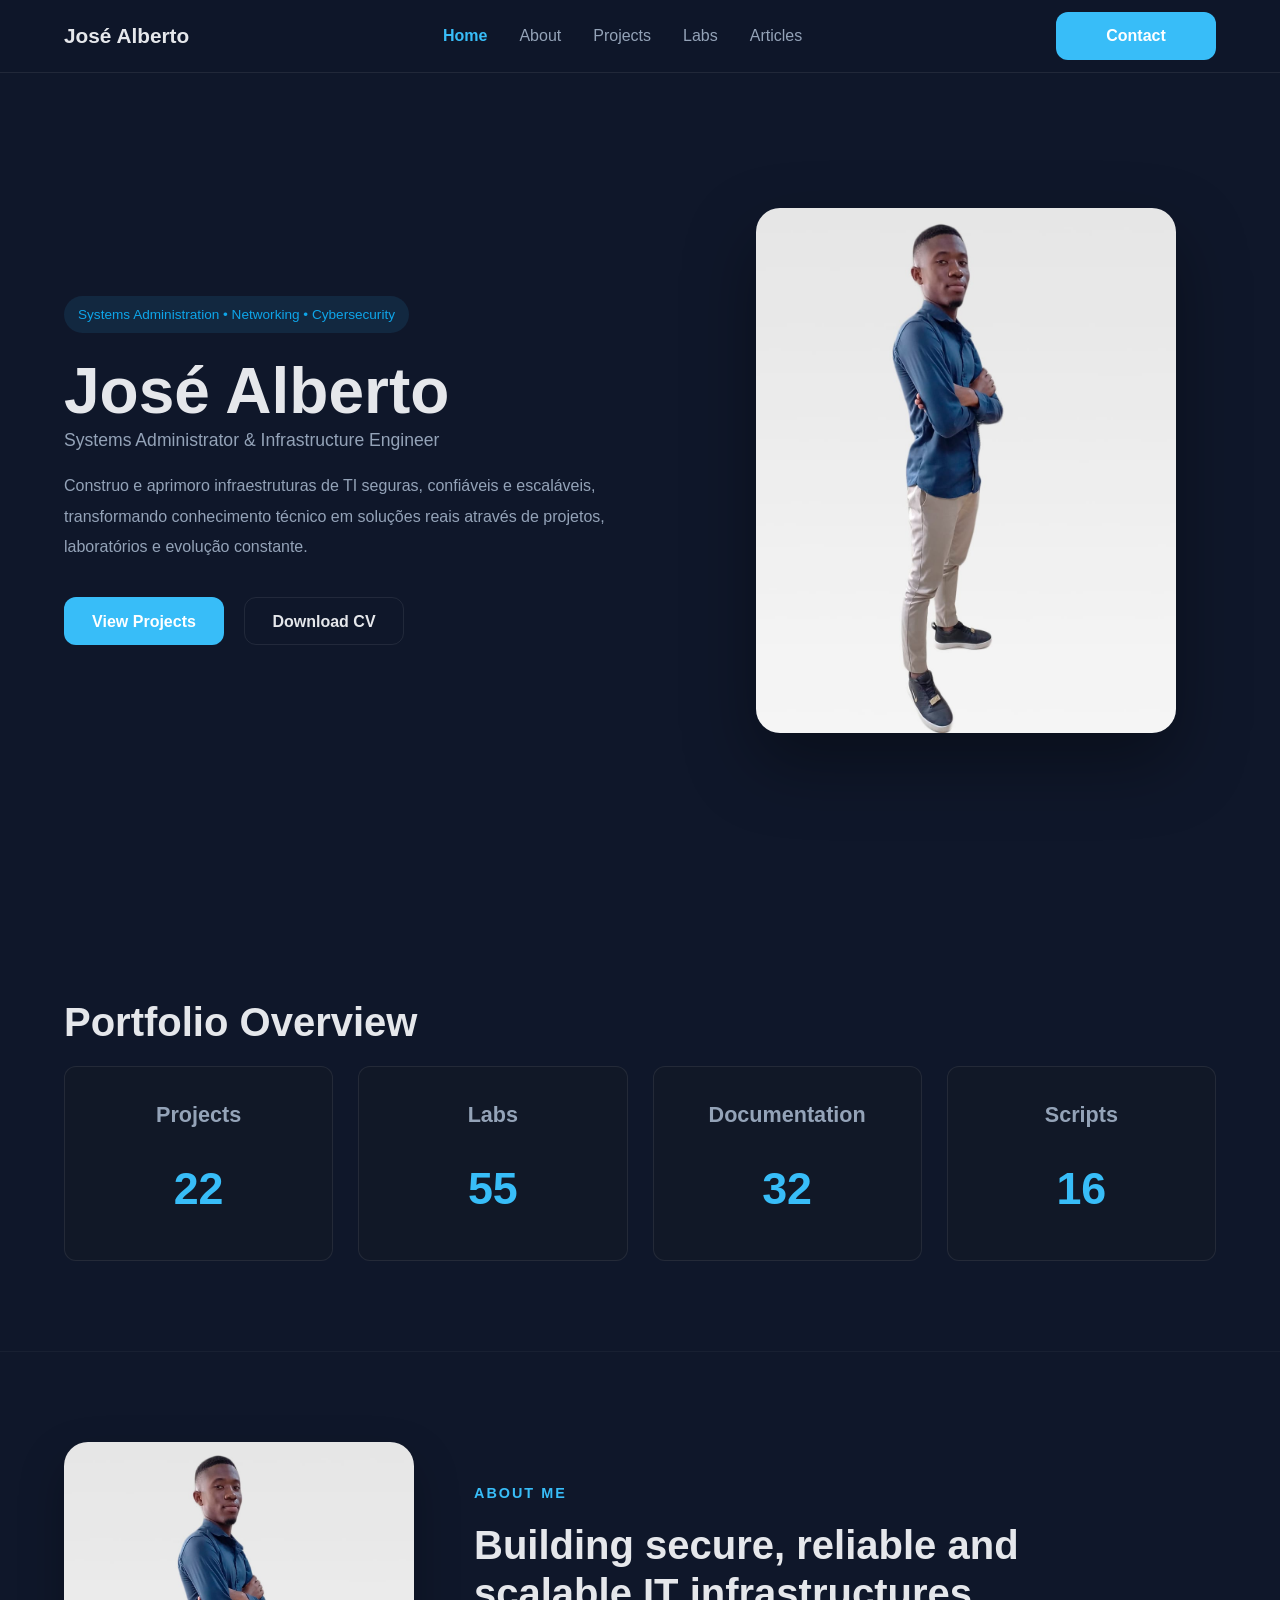
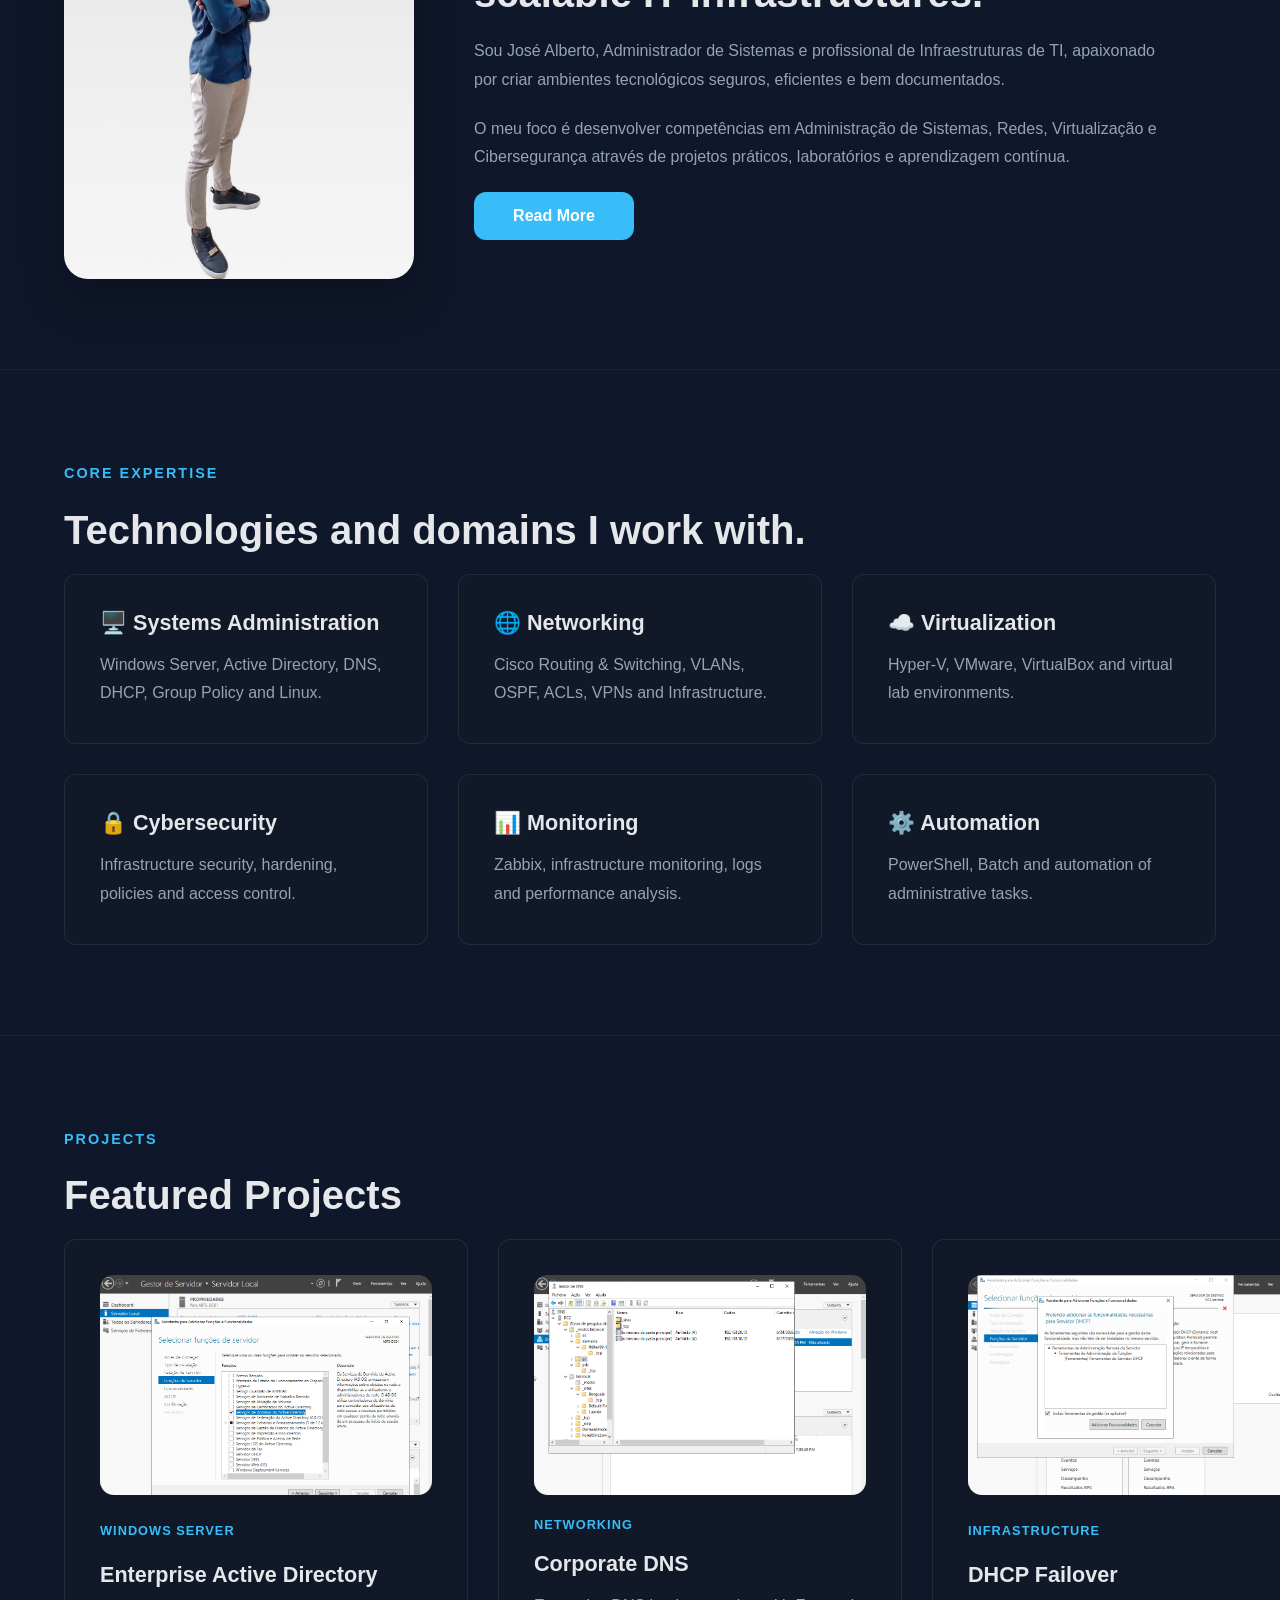
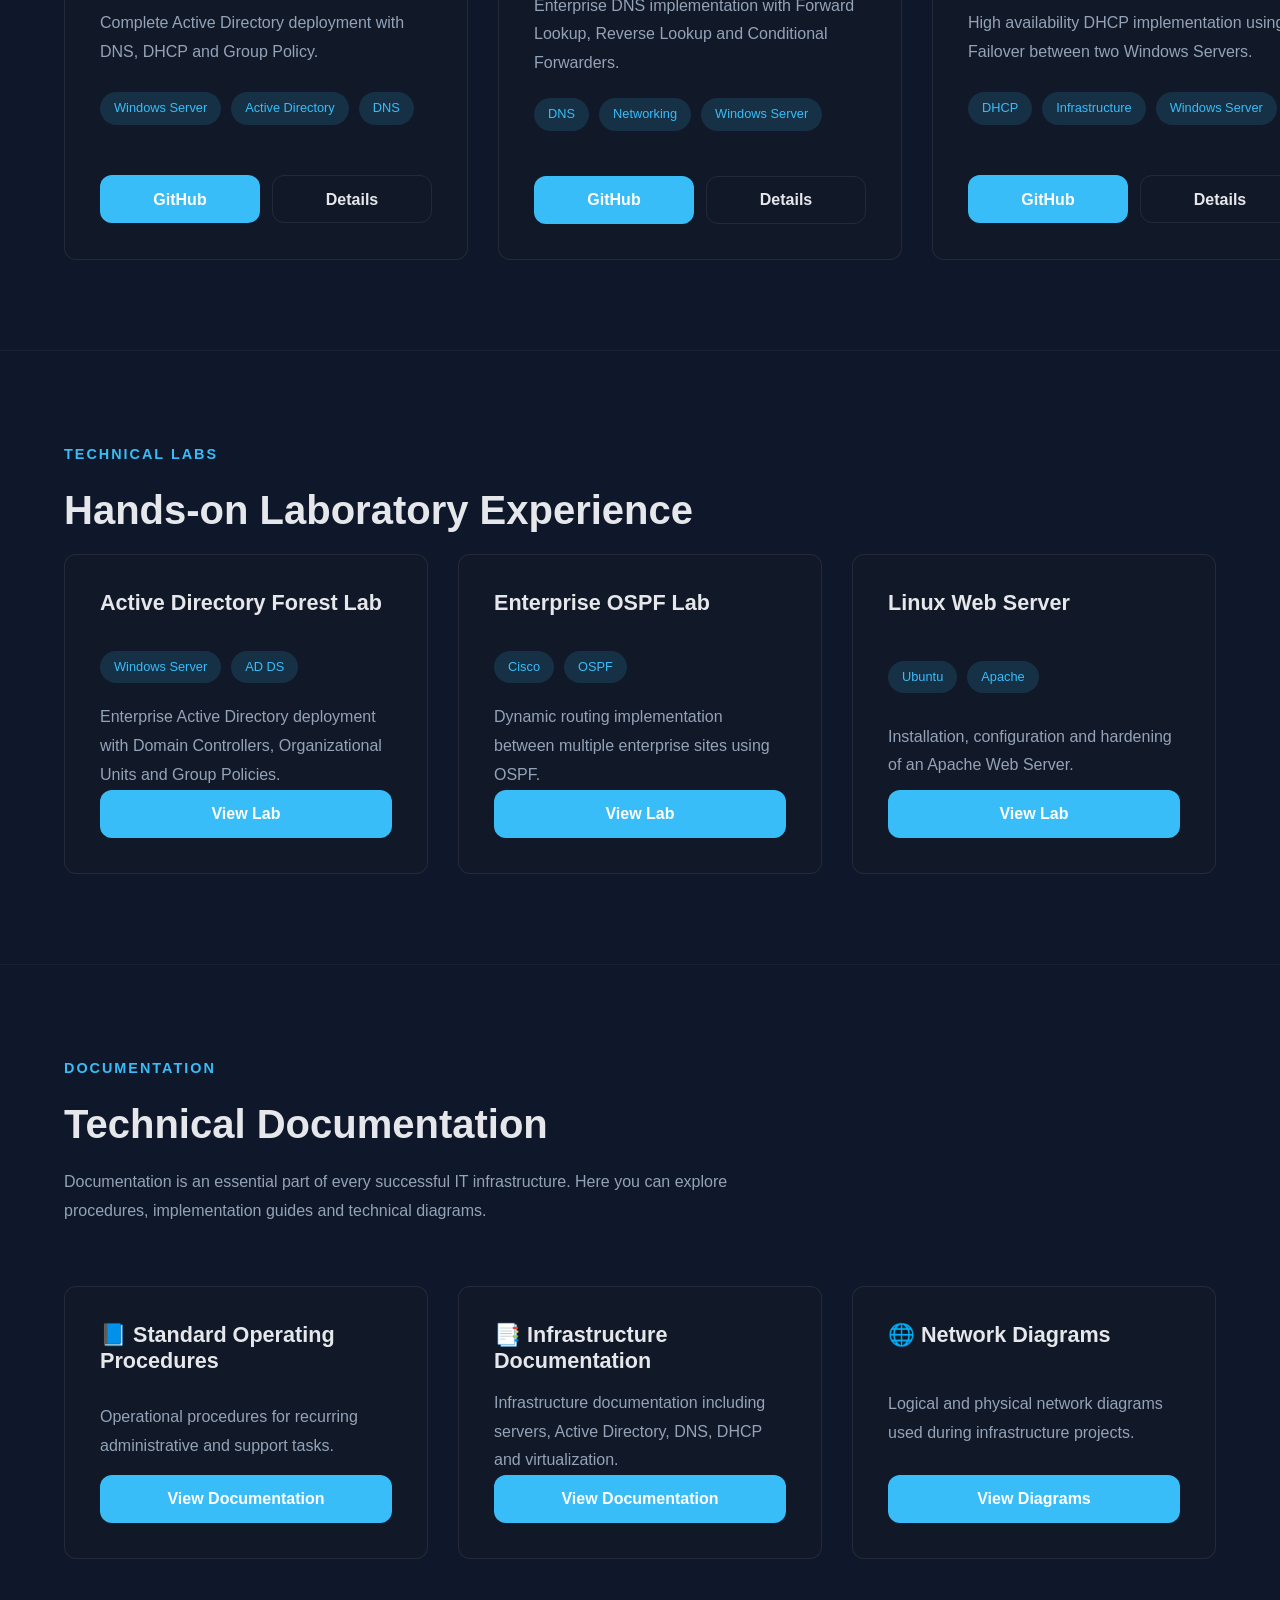
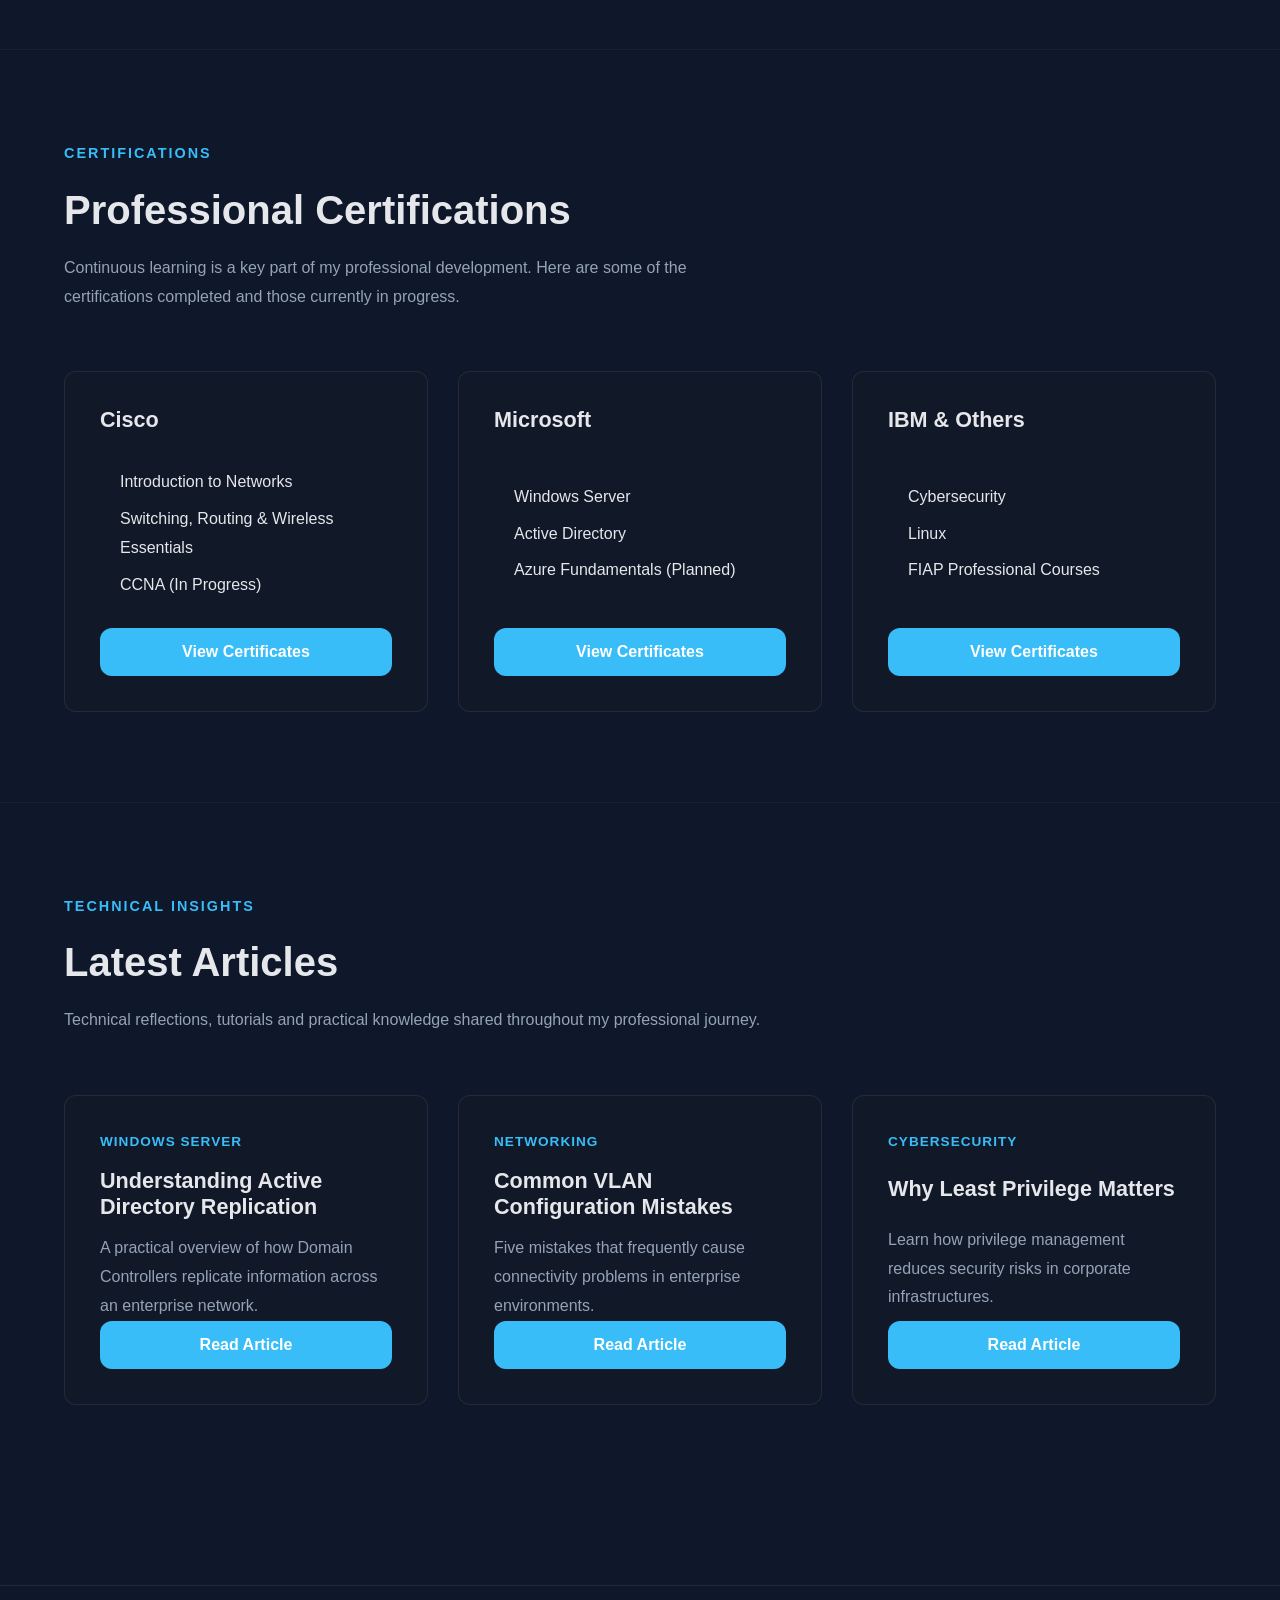
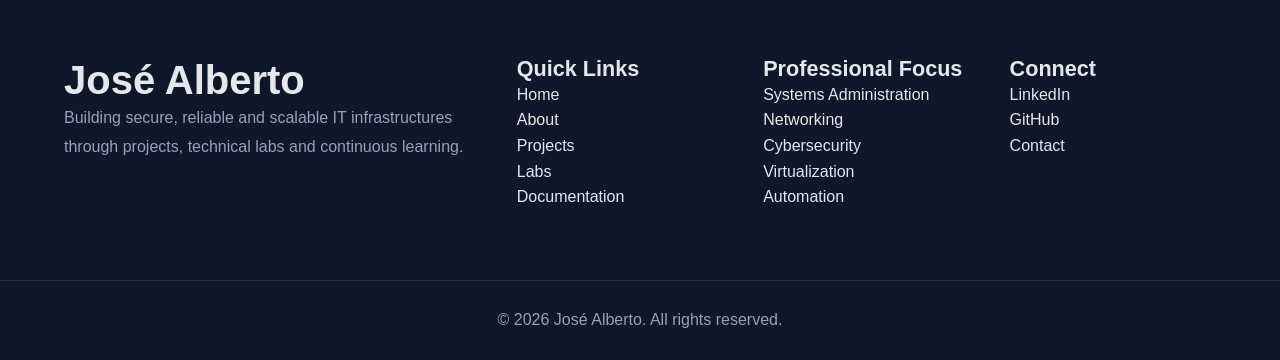
==== index.html @ 21ba57cf "Projects actualizado com js" ====
<!DOCTYPE html>
<html lang="pt">
<head>
    <meta charset="UTF-8">
    <meta name="viewport" content="width=device-width, initial-scale=1.0">
    <meta name="description" content="Professional portfolio of José Alberto, Systems Administrator specialized in Windows Server, Networking, Infrastructure, Technical Documentation and IT Projects.">
    <meta
    name="author"
    content="José Alberto">
    <meta
    name="theme-color"
    content="#0f172a">
    <title>José Alberto | IT Portfolio</title>

    <link rel="stylesheet" href="assets/css/style.css">
</head>
<body>

    <header class="navbar">

    <div class="container">

    <a href="index.html" class="logo">
        José Alberto 
    </a>

        <nav>

        <ul class="nav-links">
            <li><a href="#home" class="active">Home</a></li>
            <li><a href="#about">About</a></li>
            <li><a href="#projects">Projects</a></li>
            <li><a href="#labs">Labs</a></li>
            <li><a href="#articles">Articles</a></li>
        </ul>

        </nav>

        <a href="#footer" class="btn-primary">
            Contact
        </a>

    </div>

</header>

<main>
    <section id="home" class="hero">

    <div class="container hero-grid">

        <div class="hero-content">

            <span class="hero-badge">
                Systems Administration • Networking • Cybersecurity
            </span>

            <h1>
                José Alberto
            </h1>

            <h2 class="hero-role">
                Systems Administrator &
                Infrastructure Engineer
            </h2>

            <p class="hero-text">
               Construo e aprimoro infraestruturas de TI seguras, 
               confiáveis e escaláveis, transformando conhecimento técnico em soluções
                reais através de projetos, laboratórios e evolução constante.
            </p>

            <div class="hero-buttons">

                <a href="#" class="btn-primary">
                    View Projects
                </a>

                <a href="#" class="btn-secondary">
                    Download CV
                </a>

            </div>

        </div>

        <div class="hero-image">

            <img
                src="assets/images/Foto profissional.jpeg"
                alt="José Alberto - Systems Administrator">

        </div>

    </div>

</section>
<section class="stats">

    <div class="container">

        <h2 class="section-title">
            Portfolio Overview
        </h2>

        <div class="stats-grid">

            <div class="stat-card">
                <h3>Projects</h3>
                <span class="counter" data-target="25">0</span>
            </div>

            <div class="stat-card">
                <h3>Labs</h3>
                <span class="counter" data-target="60">0</span>
            </div>

            <div class="stat-card">
                <h3>Documentation</h3>
                <span class="counter" data-target="35">0</span>
            </div>

            <div class="stat-card">
                <h3>Scripts</h3>
                <span class="counter" data-target="18">0</span>
            </div>

        </div>

    </div>

</section>
<section id="about" class="about-preview reveal">

    <div class="container about-grid">

        <div class="about-image">
            <img src="assets/images/Foto profissional.jpeg" alt="José Alberto">
        </div>

        <div class="about-content">

            <span class="section-tag">About Me</span>

            <h2>
                Building secure, reliable and scalable IT infrastructures.
            </h2>

            <p>
                Sou José Alberto, Administrador de Sistemas e profissional de Infraestruturas de TI,
                apaixonado por criar ambientes tecnológicos seguros, eficientes e bem documentados.
            </p>

            <p>
                O meu foco é desenvolver competências em Administração de Sistemas, Redes,
                Virtualização e Cibersegurança através de projetos práticos, laboratórios e
                aprendizagem contínua.
            </p>

            <a href="about.html" class="btn-primary">
                Read More
            </a>

        </div>

    </div>

</section>
<section id="expertise" class="expertise reveal">

    <div class="container">

        <span class="section-tag">Core Expertise</span>

        <h2 class="section-title">
            Technologies and domains I work with.
        </h2>

        <div class="expertise-grid">

            <div class="expertise-card">
                <h3>🖥️ Systems Administration</h3>
                <p>Windows Server, Active Directory, DNS, DHCP, Group Policy and Linux.</p>
            </div>

            <div class="expertise-card">
                <h3>🌐 Networking</h3>
                <p>Cisco Routing & Switching, VLANs, OSPF, ACLs, VPNs and Infrastructure.</p>
            </div>

            <div class="expertise-card">
                <h3>☁️ Virtualization</h3>
                <p>Hyper-V, VMware, VirtualBox and virtual lab environments.</p>
            </div>

            <div class="expertise-card">
                <h3>🔒 Cybersecurity</h3>
                <p>Infrastructure security, hardening, policies and access control.</p>
            </div>

            <div class="expertise-card">
                <h3>📊 Monitoring</h3>
                <p>Zabbix, infrastructure monitoring, logs and performance analysis.</p>
            </div>

            <div class="expertise-card">
                <h3>⚙️ Automation</h3>
                <p>PowerShell, Batch and automation of administrative tasks.</p>
            </div>

        </div>

    </div>

</section>
<section id="projects" class="projects-preview reveal">

    <div class="container">

        <span class="section-tag">Projects</span>

        <h2 class="section-title">
            Featured Projects
        </h2>

        <div
            id="projects-container"
            class="projects-grid">

        </div>

    </div>

</section>
<section id="labs" class="labs-preview reveal">

    <div class="container">

        <span class="section-tag">Technical Labs</span>

        <h2 class="section-title">
            Hands-on Laboratory Experience
        </h2>

        <div class="labs-grid">

            <article class="lab-card">

                <h3>Active Directory Forest Lab</h3>

                <div class="tags">
                    <span>Windows Server</span>
                    <span>AD DS</span>
                </div>

                <p>
                    Enterprise Active Directory deployment with Domain
                    Controllers, Organizational Units and Group Policies.
                </p>

                <a href="labs.html" class="btn-primary">
                    View Lab
                </a>

            </article>

            <article class="lab-card">

                <h3>Enterprise OSPF Lab</h3>

                <div class="tags">
                    <span>Cisco</span>
                    <span>OSPF</span>
                </div>

                <p>
                    Dynamic routing implementation between multiple
                    enterprise sites using OSPF.
                </p>

                <a href="labs.html" class="btn-primary">
                    View Lab
                </a>

            </article>

            <article class="lab-card">

                <h3>Linux Web Server</h3>

                <div class="tags">
                    <span>Ubuntu</span>
                    <span>Apache</span>
                </div>

                <p>
                    Installation, configuration and hardening
                    of an Apache Web Server.
                </p>

                <a href="labs.html" class="btn-primary">
                    View Lab
                </a>

            </article>

        </div>

    </div>

</section>
<section id="documentation" class="documentation-preview reveal">

    <div class="container">

        <span class="section-tag">Documentation</span>

        <h2 class="section-title">
            Technical Documentation
        </h2>

        <p class="section-description">
            Documentation is an essential part of every successful IT infrastructure.
            Here you can explore procedures, implementation guides and technical diagrams.
        </p>

        <div class="documentation-grid">

            <article class="documentation-card">

                <h3>📘 Standard Operating Procedures</h3>

                <p>
                    Operational procedures for recurring administrative and
                    support tasks.
                </p>

                <a href="documentation.html" class="btn-primary">
                    View Documentation
                </a>

            </article>
            
            <article class="documentation-card">

                <h3>📑 Infrastructure Documentation</h3>

                <p>
                    Infrastructure documentation including servers,
                    Active Directory, DNS, DHCP and virtualization.
                </p>

                <a href="documentation.html" class="btn-primary">
                    View Documentation
                </a>

            </article>

            <article class="documentation-card">

                <h3>🌐 Network Diagrams</h3>

                <p>
                    Logical and physical network diagrams used during
                    infrastructure projects.
                </p>

                <a href="documentation.html" class="btn-primary">
                    View Diagrams
                </a>

            </article>

        </div>

    </div>

</section>
<section id="certifications" class="certifications-preview reveal">

    <div class="container">

        <span class="section-tag">Certifications</span>

        <h2 class="section-title">
            Professional Certifications
        </h2>

        <p class="section-description">
            Continuous learning is a key part of my professional development.
            Here are some of the certifications completed and those currently in progress.
        </p>

        <div class="certifications-grid">

            <article class="certification-card">

                <h3>Cisco</h3>

                <ul>
                    <li>Introduction to Networks</li>
                    <li>Switching, Routing & Wireless Essentials</li>
                    <li>CCNA (In Progress)</li>
                </ul>

                <a href="certifications.html" class="btn-primary">
                    View Certificates
                </a>

            </article>

            <article class="certification-card">

                <h3>Microsoft</h3>

                <ul>
                    <li>Windows Server</li>
                    <li>Active Directory</li>
                    <li>Azure Fundamentals (Planned)</li>
                </ul>

                <a href="certifications.html" class="btn-primary">
                    View Certificates
                </a>

            </article>

            <article class="certification-card">

                <h3>IBM & Others</h3>

                <ul>
                    <li>Cybersecurity</li>
                    <li>Linux</li>
                    <li>FIAP Professional Courses</li>
                </ul>

                <a href="certifications.html" class="btn-primary">
                    View Certificates
                </a>

            </article>

        </div>

    </div>

</section>
<section id="articles" class="articles-preview reveal">

    <div class="container">

        <span class="section-tag">
            Technical Insights
        </span>

        <h2 class="section-title">
            Latest Articles
        </h2>

        <p class="section-description">
            Technical reflections, tutorials and practical knowledge
            shared throughout my professional journey.
        </p>

        <div class="articles-grid">

            <article class="article-card">

                <span class="article-category">
                    Windows Server
                </span>

                <h3>
                    Understanding Active Directory Replication
                </h3>

                <p>
                    A practical overview of how Domain Controllers
                    replicate information across an enterprise network.
                </p>

                <a href="blog.html" class="btn-primary">
                    Read Article
                </a>

            </article>

            <article class="article-card">

                <span class="article-category">
                    Networking
                </span>

                <h3>
                    Common VLAN Configuration Mistakes
                </h3>

                <p>
                    Five mistakes that frequently cause connectivity
                    problems in enterprise environments.
                </p>

                <a href="blog.html" class="btn-primary">
                    Read Article
                </a>

            </article>

            <article class="article-card">

                <span class="article-category">
                    Cybersecurity
                </span>

                <h3>
                    Why Least Privilege Matters
                </h3>

                <p>
                    Learn how privilege management reduces security
                    risks in corporate infrastructures.
                </p>

                <a href="blog.html" class="btn-primary">
                    Read Article
                </a>

            </article>

        </div>

    </div>

</section>

</main>

<footer id="footer" class="footer"></footer>

    <div class="container footer-grid">

        <div class="footer-brand">

            <h2>José Alberto</h2>

            <p>
                Building secure, reliable and scalable IT infrastructures
                through projects, technical labs and continuous learning.
            </p>

        </div>

        <div>

            <h3>Quick Links</h3>

            <ul>

                <li><a href="index.html">Home</a></li>

                <li><a href="about.html">About</a></li>

                <li><a href="projects.html">Projects</a></li>

                <li><a href="labs.html">Labs</a></li>

                <li><a href="documentation.html">Documentation</a></li>

            </ul>

        </div>

        <div>

            <h3>Professional Focus</h3>

            <ul>

                <li>Systems Administration</li>

                <li>Networking</li>

                <li>Cybersecurity</li>

                <li>Virtualization</li>

                <li>Automation</li>

            </ul>

        </div>

        <div>

            <h3>Connect</h3>

            <ul>

                <li>
                    <a href="#">LinkedIn</a>
                </li>

                <li>
                    <a href="#">GitHub</a>
                </li>

                <li>
                    <a href="contact.html">Contact</a>
                </li>

            </ul>

        </div>

    </div>

    <div class="footer-bottom">

        <p>
            © 2026 José Alberto. All rights reserved.
        </p>

    </div>

</footer>
<button
    id="backToTop"
    class="back-to-top"
    aria-label="Back to top">

    ↑

</button>
<script src="assets/js/utils.js"></script>
<script src="assets/js/navbar.js"></script>
<script src="assets/js/scroll.js"></script>
<script src="assets/js/animations.js"></script>
<script src="assets/js/counter.js"></script>
<script src="assets/js/projects.js"></script>
<script src="assets/js/main.js"></script>

</body>
</html>
---- assets/css/style.css ----
@import url("variables.css");
@import url("base.css");
@import url("navbar.css");
@import url("hero.css");
@import url("cards.css");
@import url("buttons.css");
@import url("footer.css");
@import url("responsive.css");
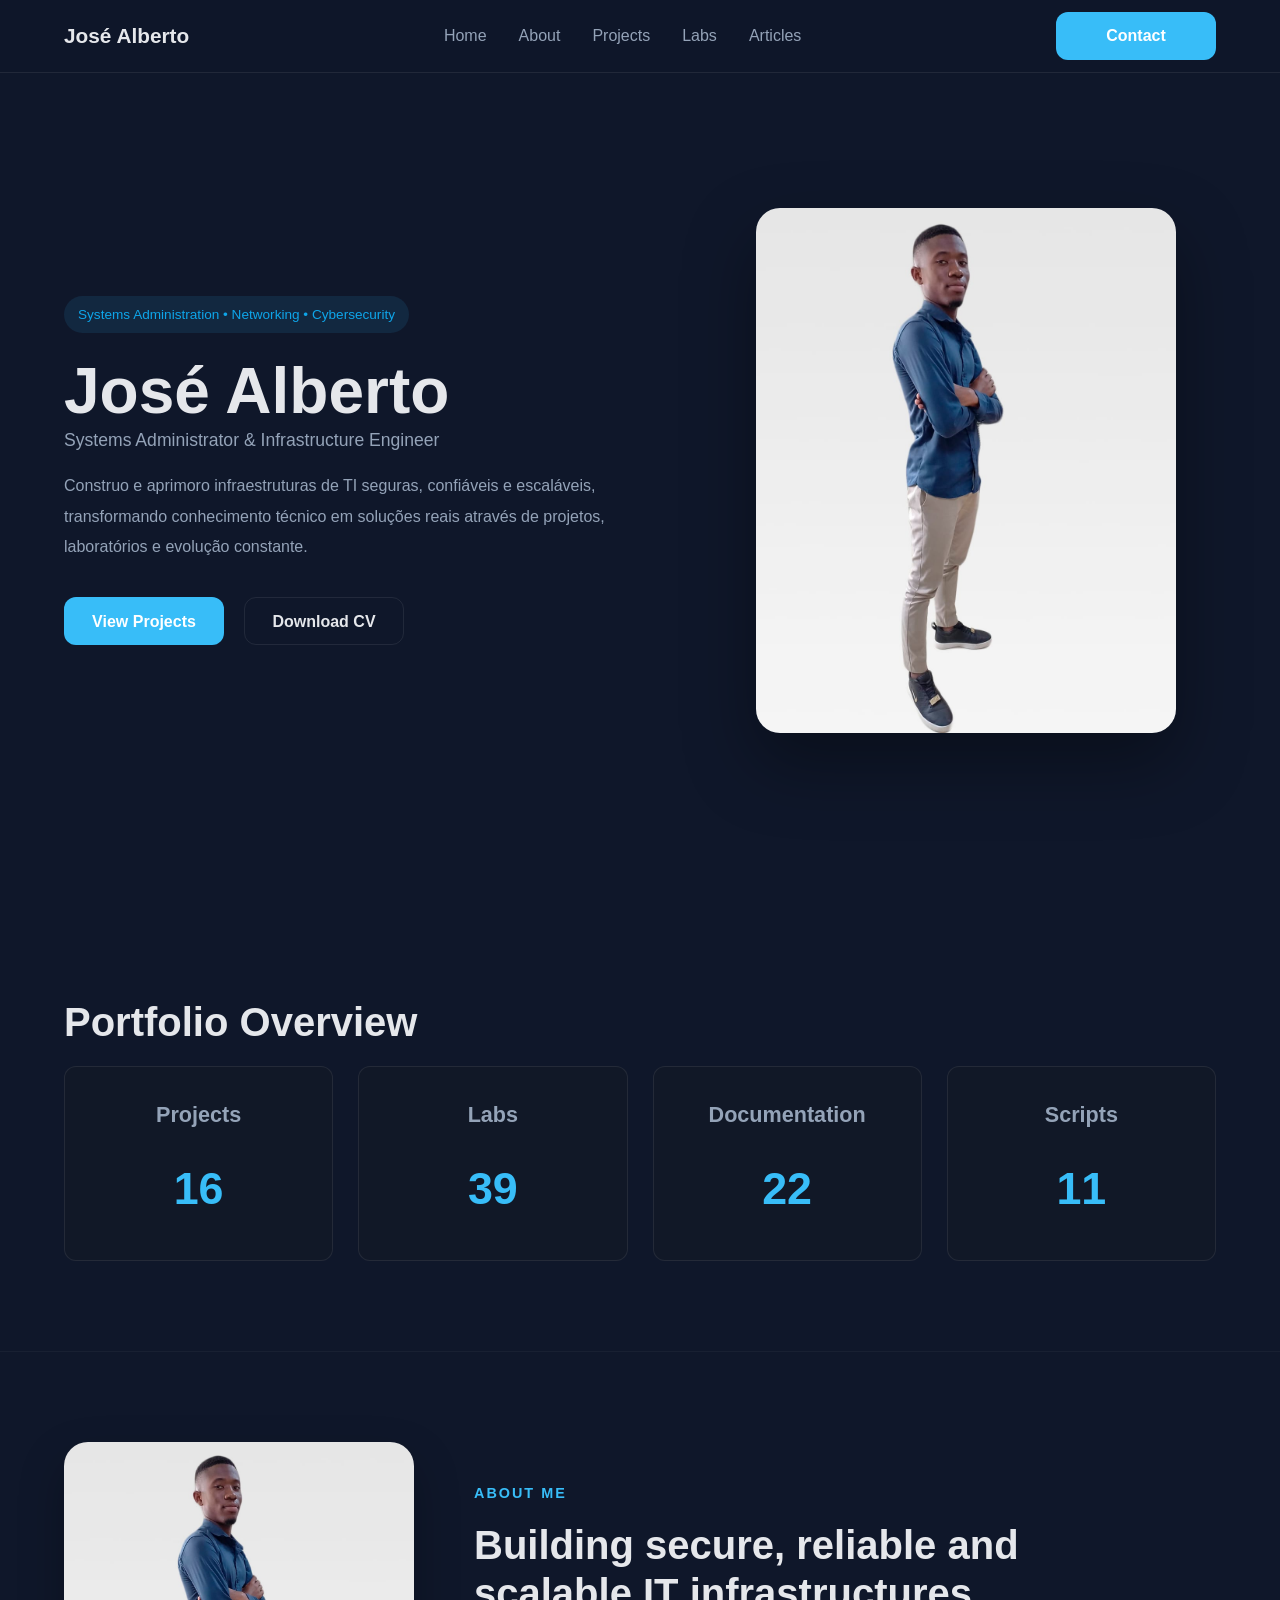
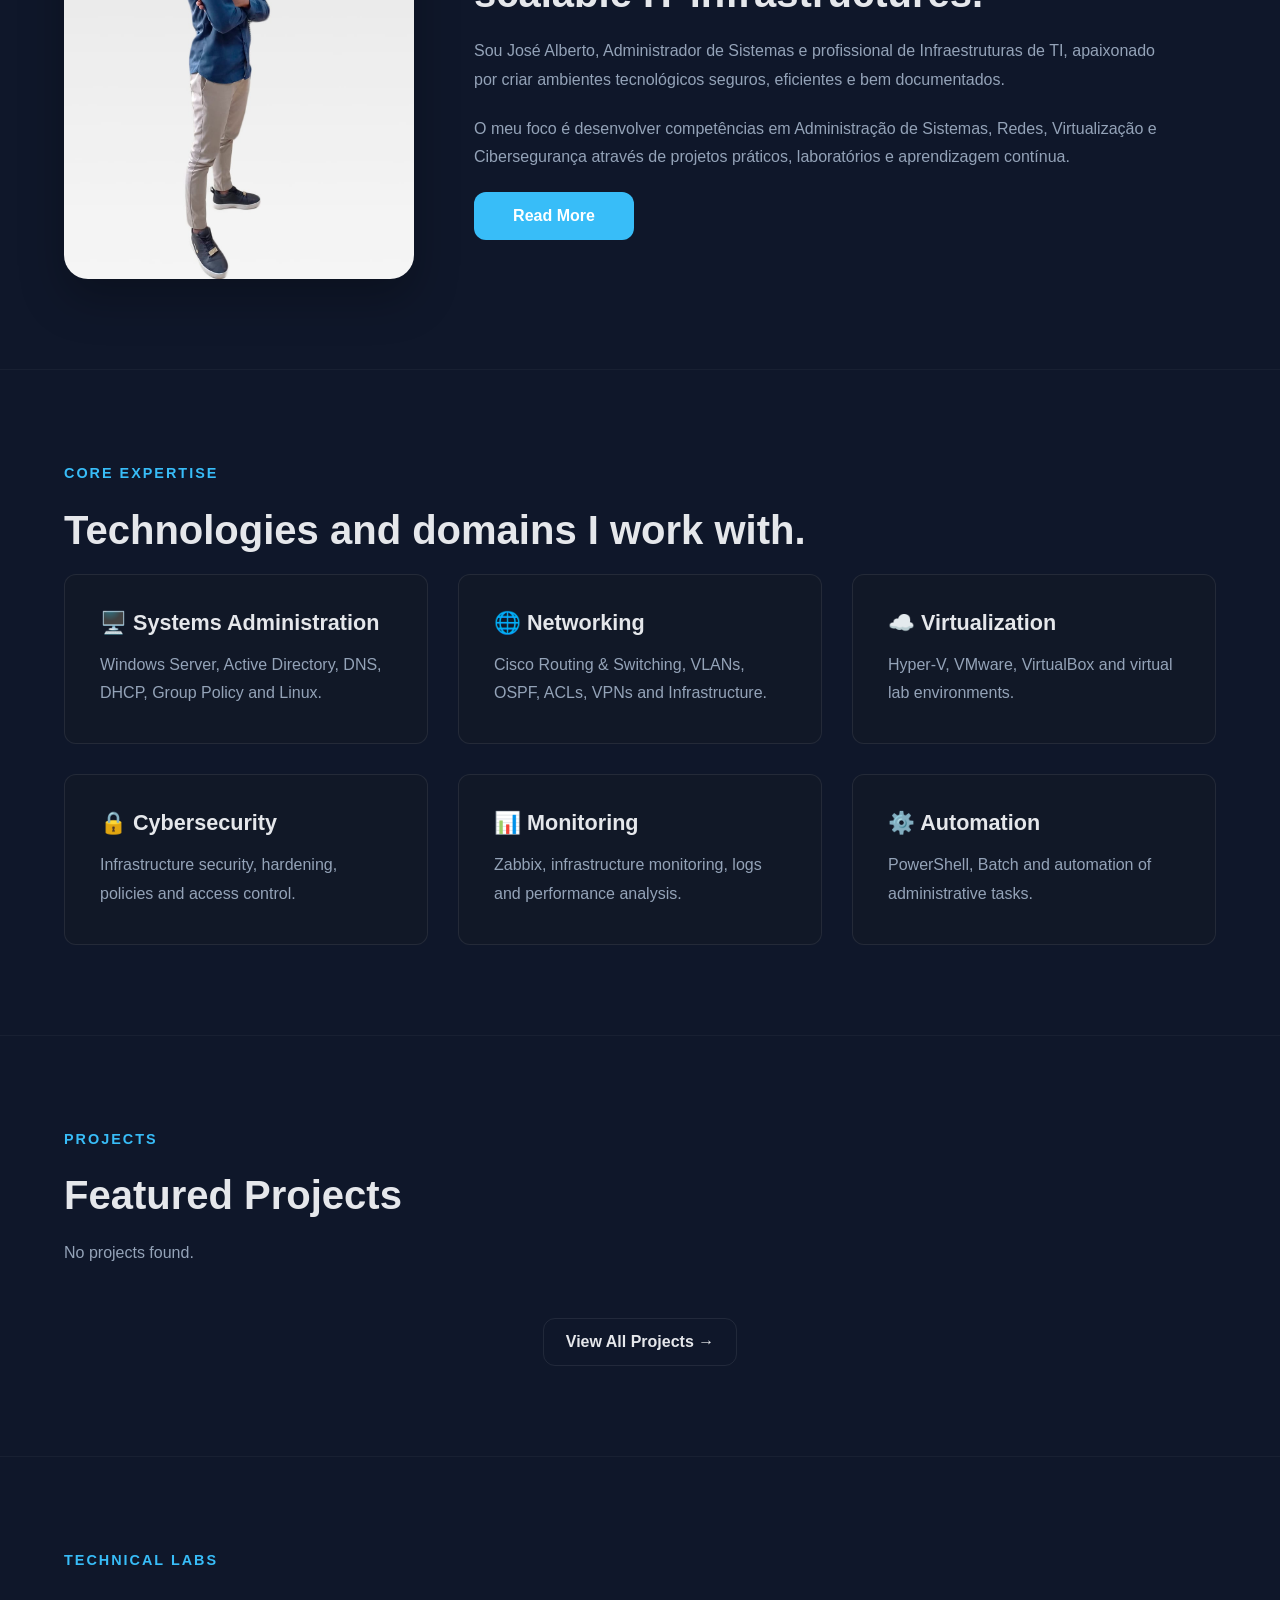
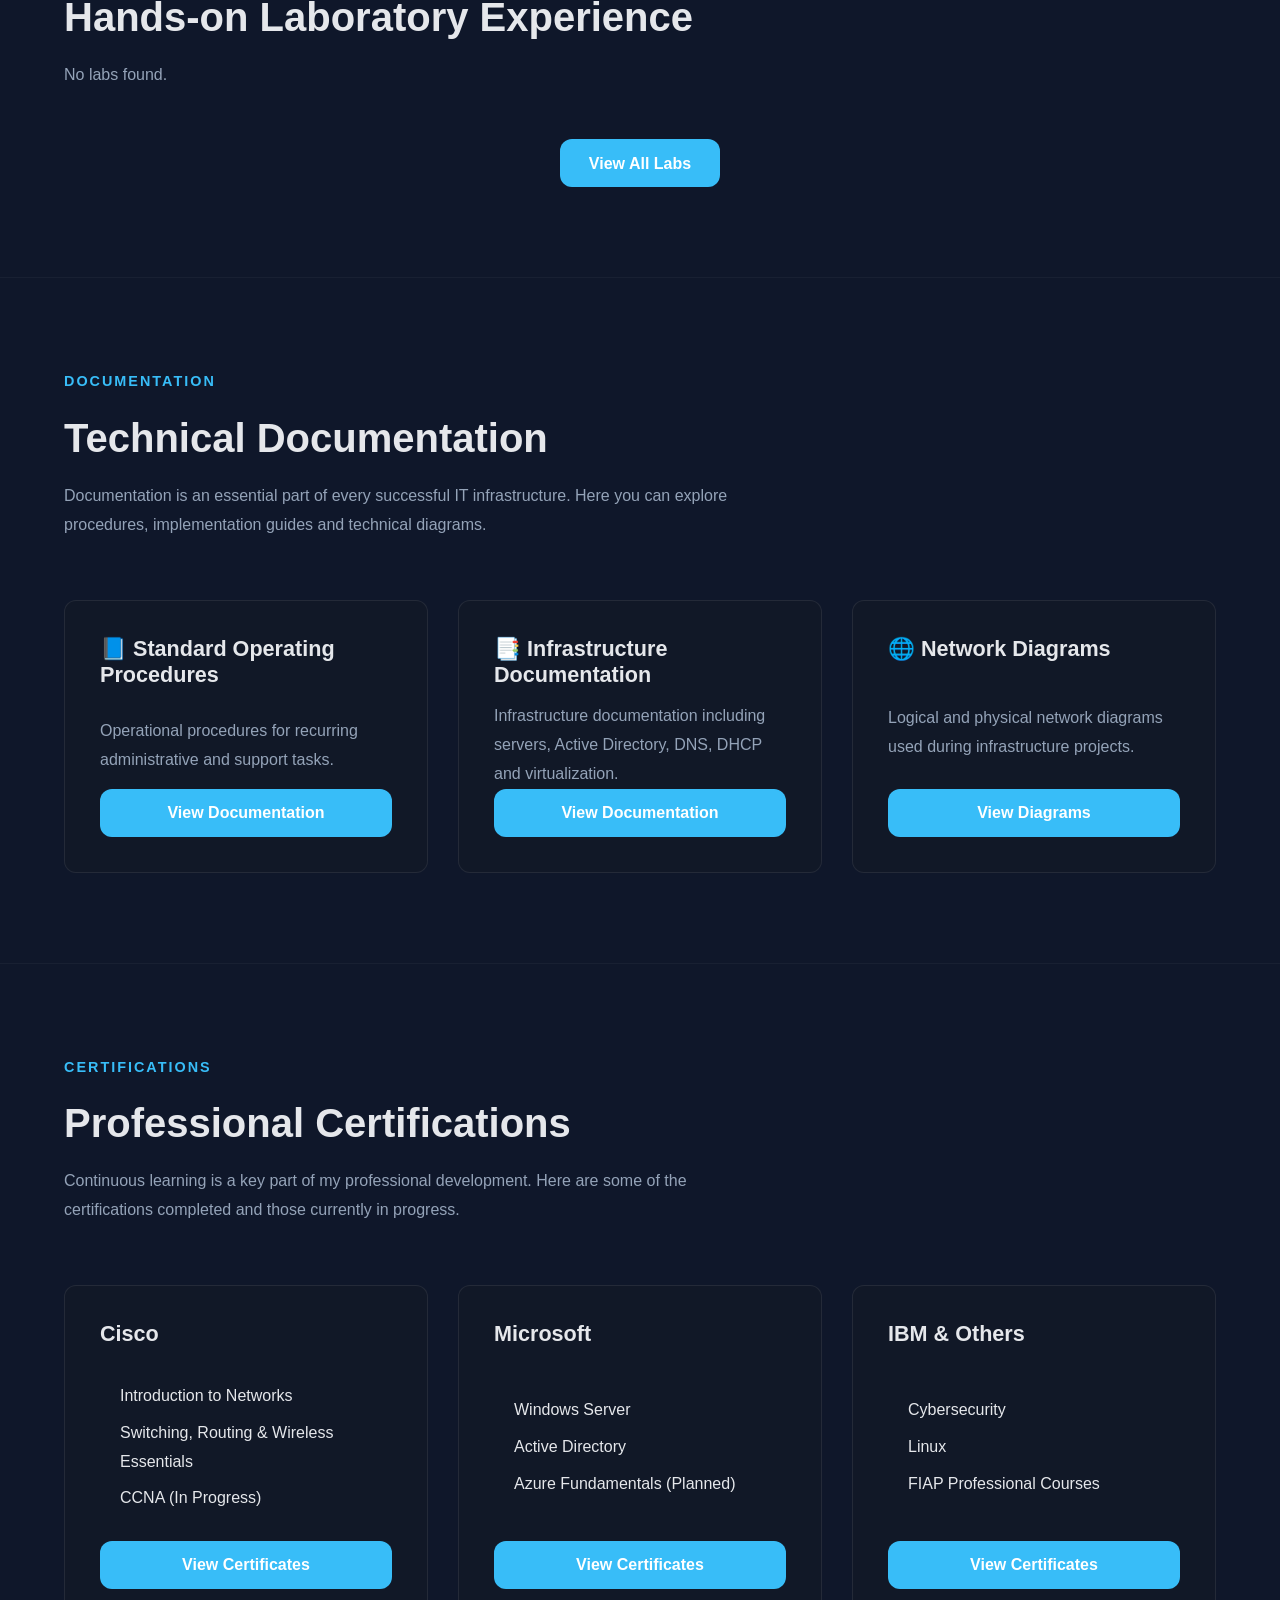
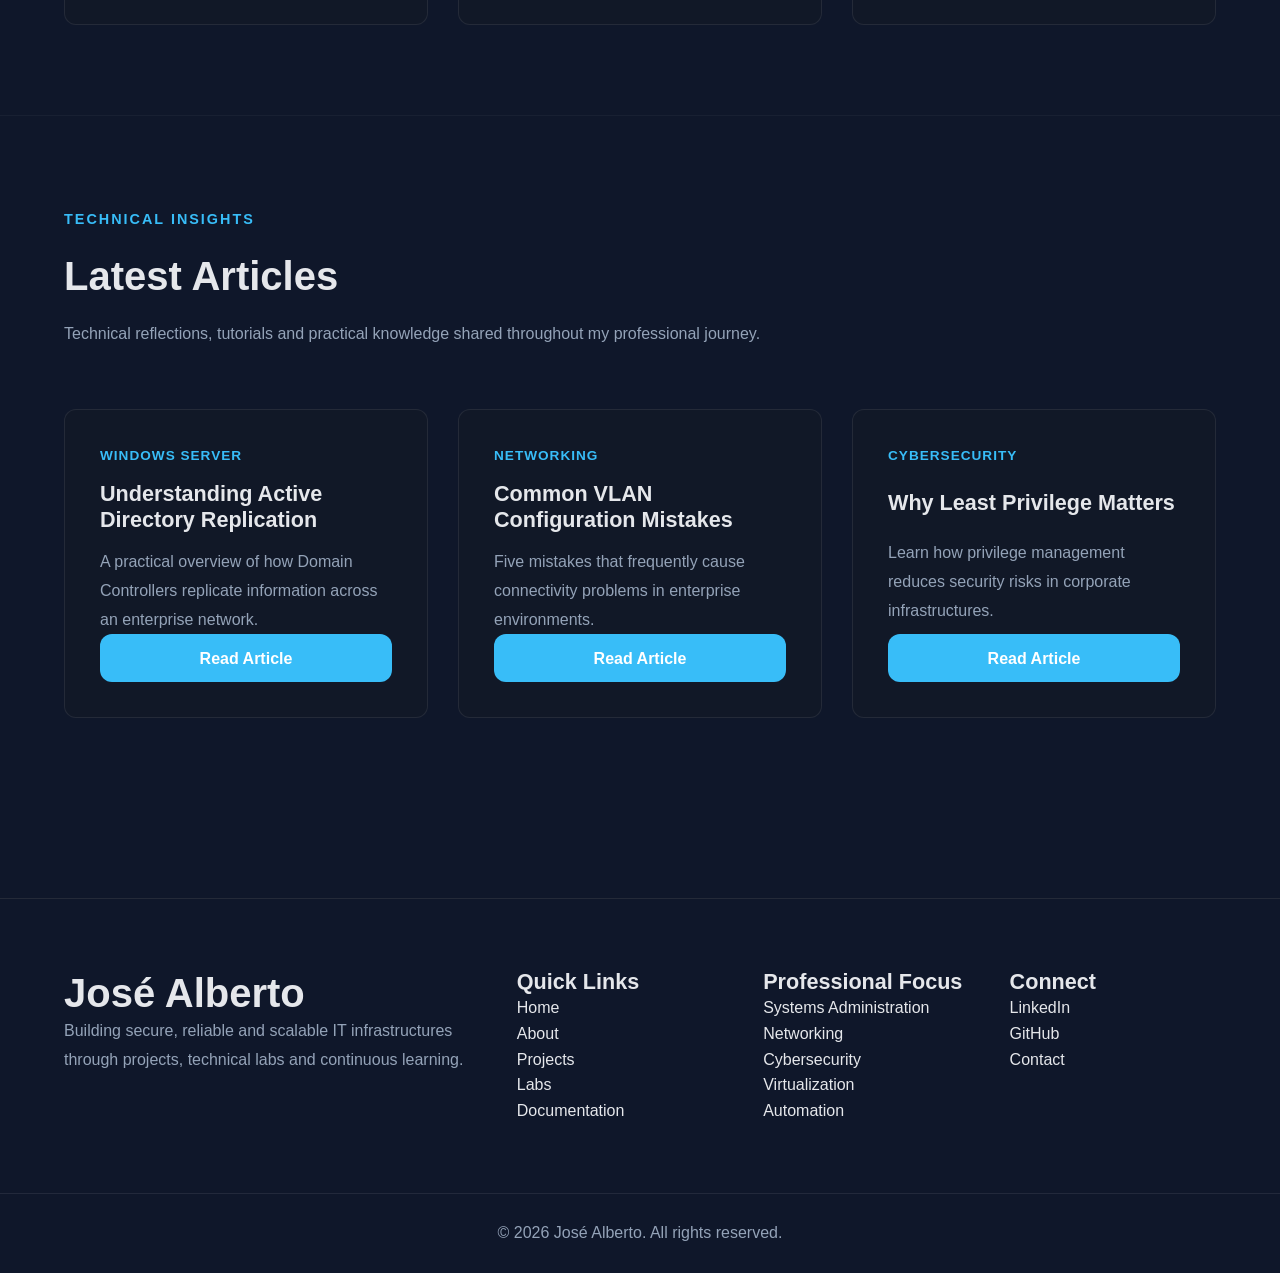
==== commit ba098500: "Implementaç" ====
--- a/index.html
+++ b/index.html
@@ -26,13 +26,13 @@
 
         <nav>
 
-        <ul class="nav-links">
-            <li><a href="#home" class="active">Home</a></li>
-            <li><a href="#about">About</a></li>
-            <li><a href="#projects">Projects</a></li>
-            <li><a href="#labs">Labs</a></li>
-            <li><a href="#articles">Articles</a></li>
-        </ul>
+<ul class="nav-links">
+    <li><a href="index.html#home" class="active">Home</a></li>
+    <li><a href="index.html#about">About</a></li>
+    <li><a href="index.html#projects">Projects</a></li>
+    <li><a href="index.html#labs">Labs</a></li>
+    <li><a href="index.html#articles">Articles</a></li>
+</ul>
 
         </nav>
 
@@ -230,6 +230,15 @@
         </div>
 
     </div>
+    <div class="section-actions">
+
+    <a href="projects.html" class="btn-secondary">
+
+        View All Projects →
+
+    </a>
+
+</div>
 
 </section>
 <section id="labs" class="labs-preview reveal">
@@ -242,69 +251,21 @@
             Hands-on Laboratory Experience
         </h2>
 
-        <div class="labs-grid">
-
-            <article class="lab-card">
-
-                <h3>Active Directory Forest Lab</h3>
-
-                <div class="tags">
-                    <span>Windows Server</span>
-                    <span>AD DS</span>
-                </div>
-
-                <p>
-                    Enterprise Active Directory deployment with Domain
-                    Controllers, Organizational Units and Group Policies.
-                </p>
-
-                <a href="labs.html" class="btn-primary">
-                    View Lab
-                </a>
-
-            </article>
-
-            <article class="lab-card">
-
-                <h3>Enterprise OSPF Lab</h3>
-
-                <div class="tags">
-                    <span>Cisco</span>
-                    <span>OSPF</span>
-                </div>
-
-                <p>
-                    Dynamic routing implementation between multiple
-                    enterprise sites using OSPF.
-                </p>
-
-                <a href="labs.html" class="btn-primary">
-                    View Lab
-                </a>
-
-            </article>
-
-            <article class="lab-card">
-
-                <h3>Linux Web Server</h3>
-
-                <div class="tags">
-                    <span>Ubuntu</span>
-                    <span>Apache</span>
-                </div>
-
-                <p>
-                    Installation, configuration and hardening
-                    of an Apache Web Server.
-                </p>
-
-                <a href="labs.html" class="btn-primary">
-                    View Lab
-                </a>
-
-            </article>
-
-        </div>
+        <div
+            id="labs-container"
+            class="labs-grid">
+        </div>
+    <div class="section-actions">
+
+    <a
+        href="labs.html"
+        class="btn-primary">
+
+        View All Labs
+
+    </a>
+
+</div>
 
     </div>
 
@@ -637,7 +598,10 @@
 <script src="assets/js/scroll.js"></script>
 <script src="assets/js/animations.js"></script>
 <script src="assets/js/counter.js"></script>
+<script src="assets/js/api.js"></script>
+<script src="assets/js/ui.js"></script>
 <script src="assets/js/projects.js"></script>
+<script src="assets/js/labs.js"></script>
 <script src="assets/js/main.js"></script>
 
 </body>
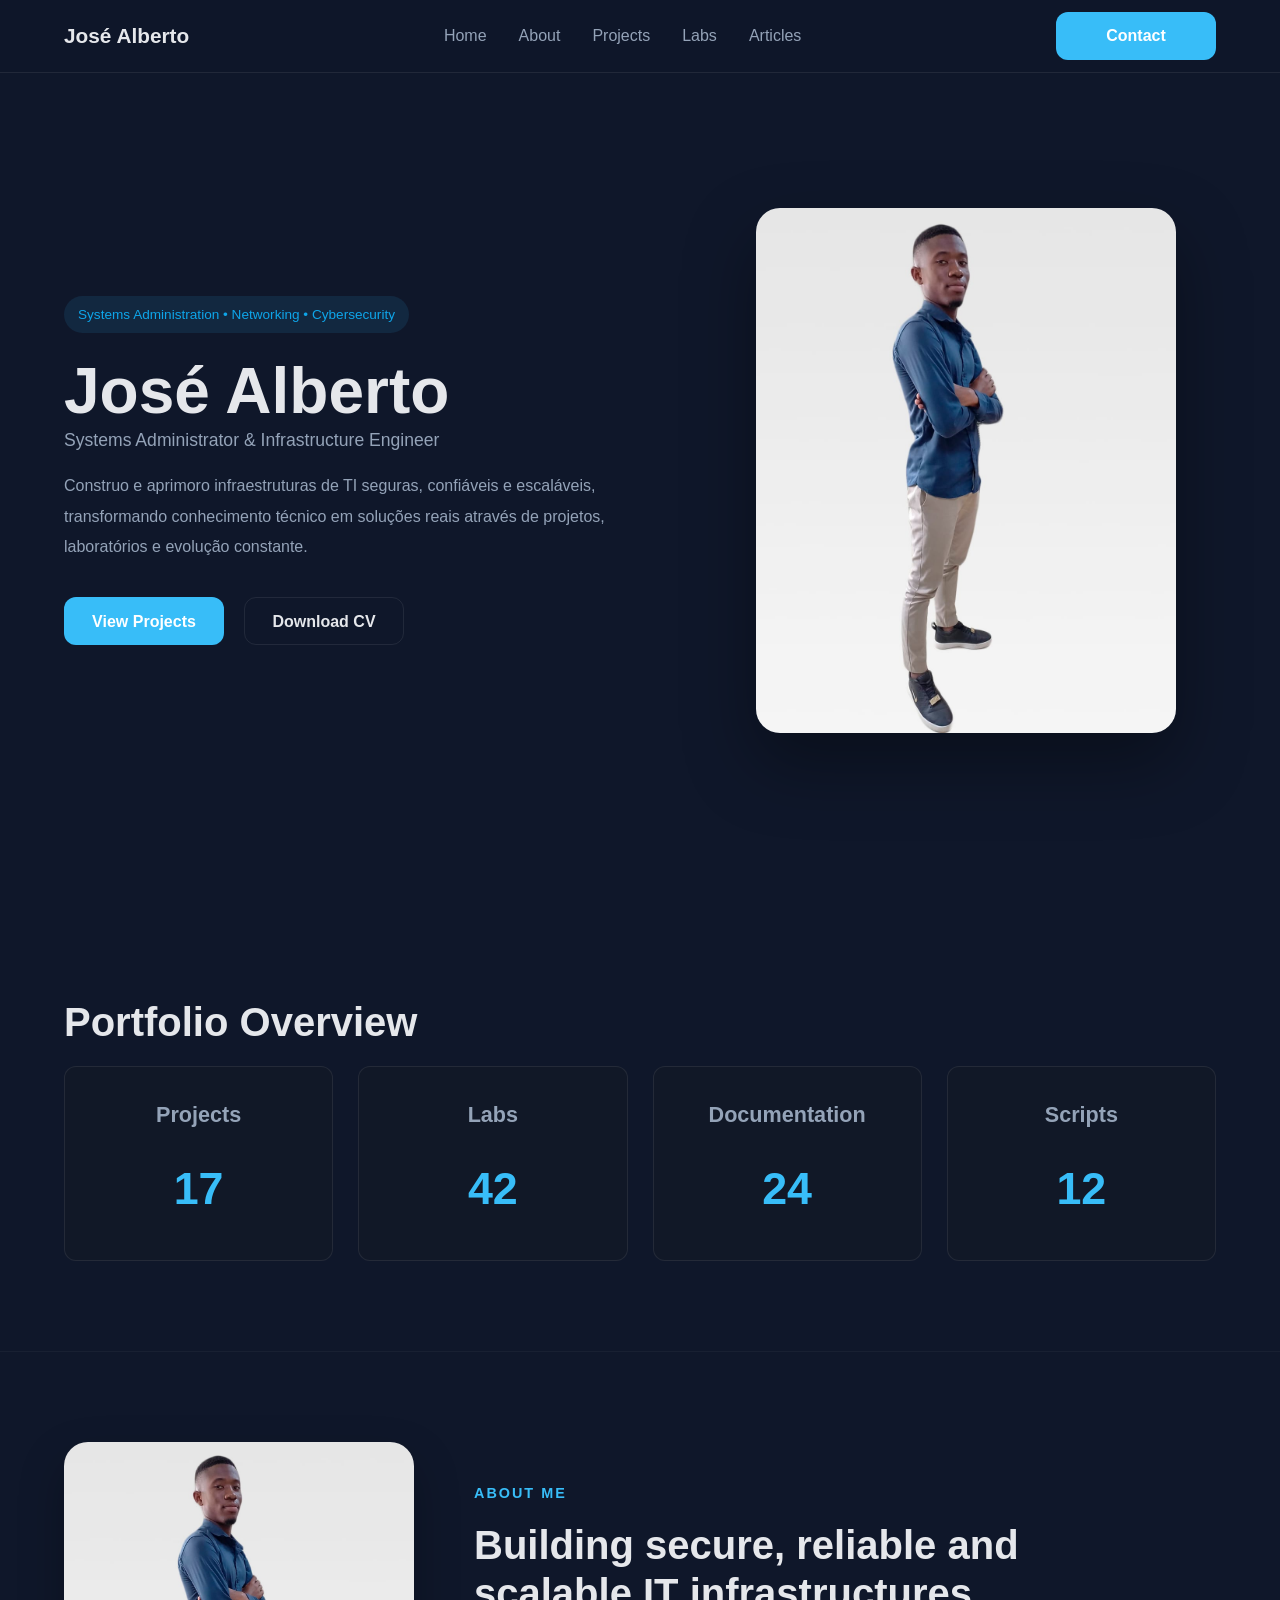
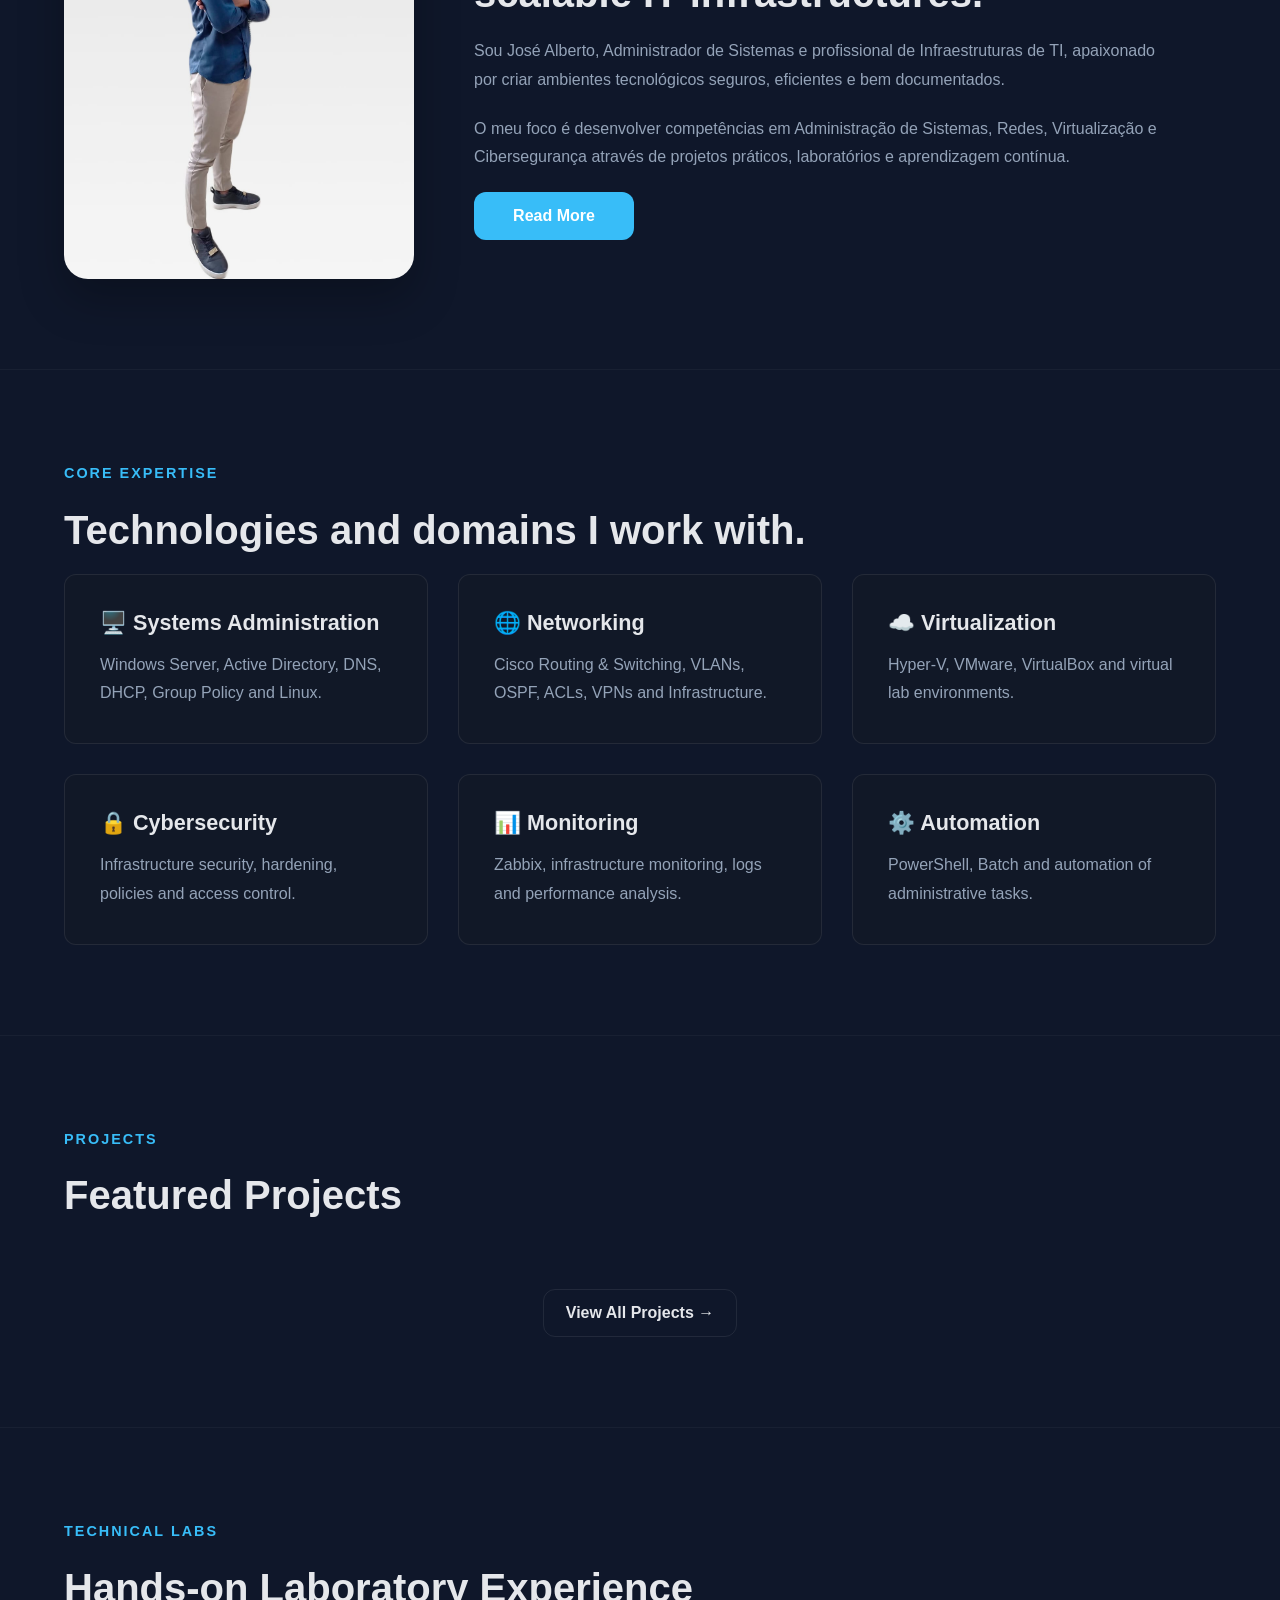
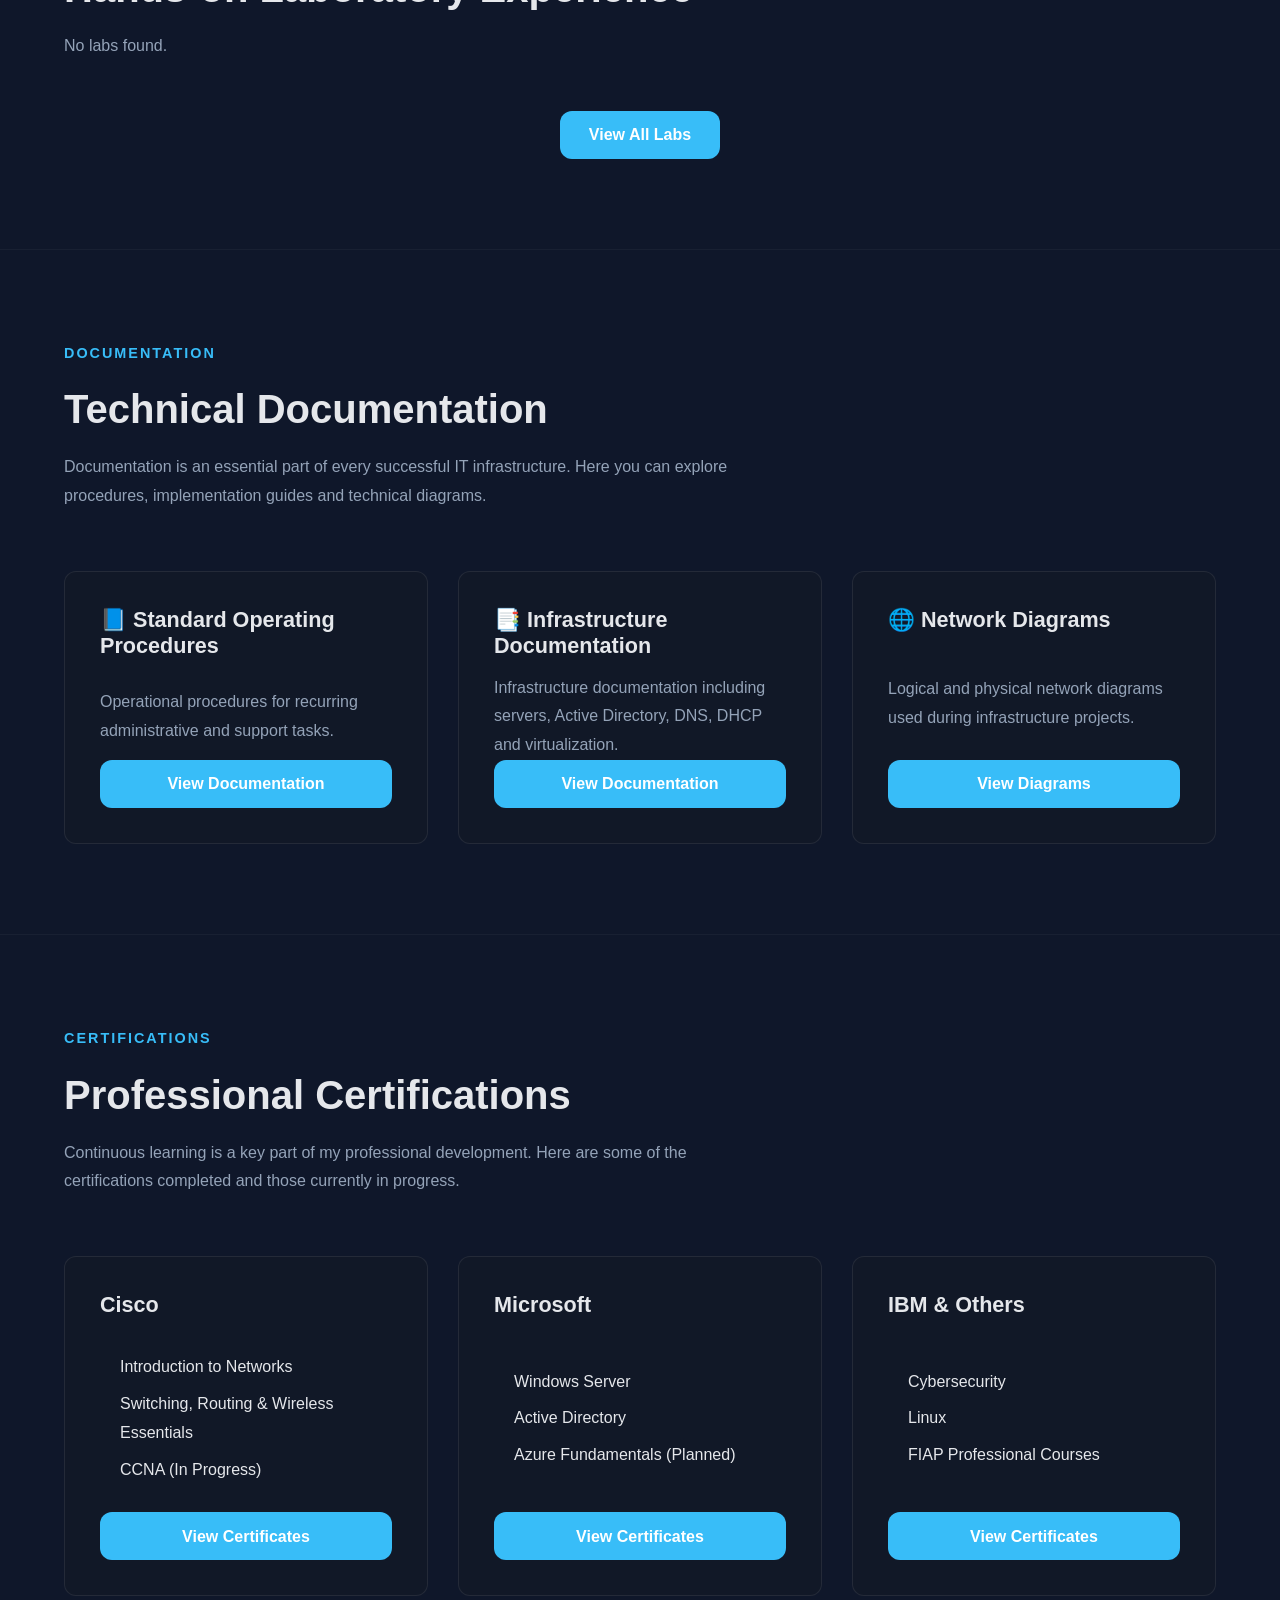
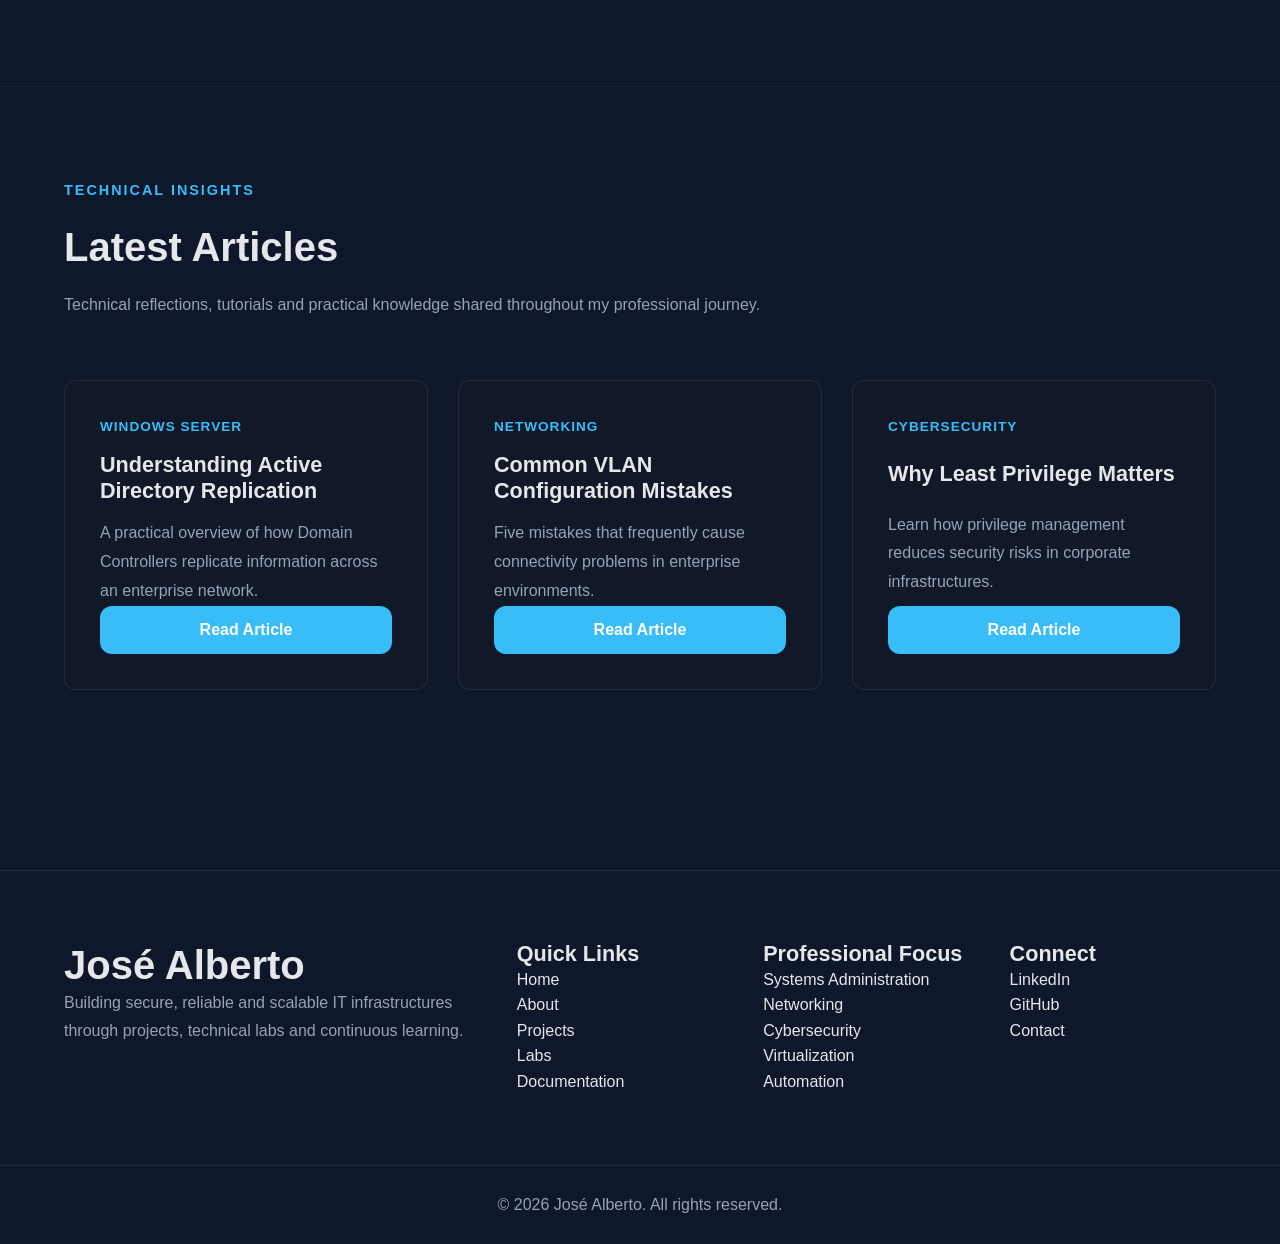
==== commit f690298a: "Actualização e fecho temporário das páginas project.htm e lab.html" ====
--- a/index.html
+++ b/index.html
@@ -602,6 +602,7 @@
 <script src="assets/js/ui.js"></script>
 <script src="assets/js/projects.js"></script>
 <script src="assets/js/labs.js"></script>
+<script src="assets/js/project.js"></script>
 <script src="assets/js/main.js"></script>
 
 </body>
--- a/assets/css/style.css
+++ b/assets/css/style.css
@@ -5,4 +5,5 @@
 @import url("cards.css");
 @import url("buttons.css");
 @import url("footer.css");
-@import url("responsive.css");+@import url("responsive.css");
+@import url("details.css");
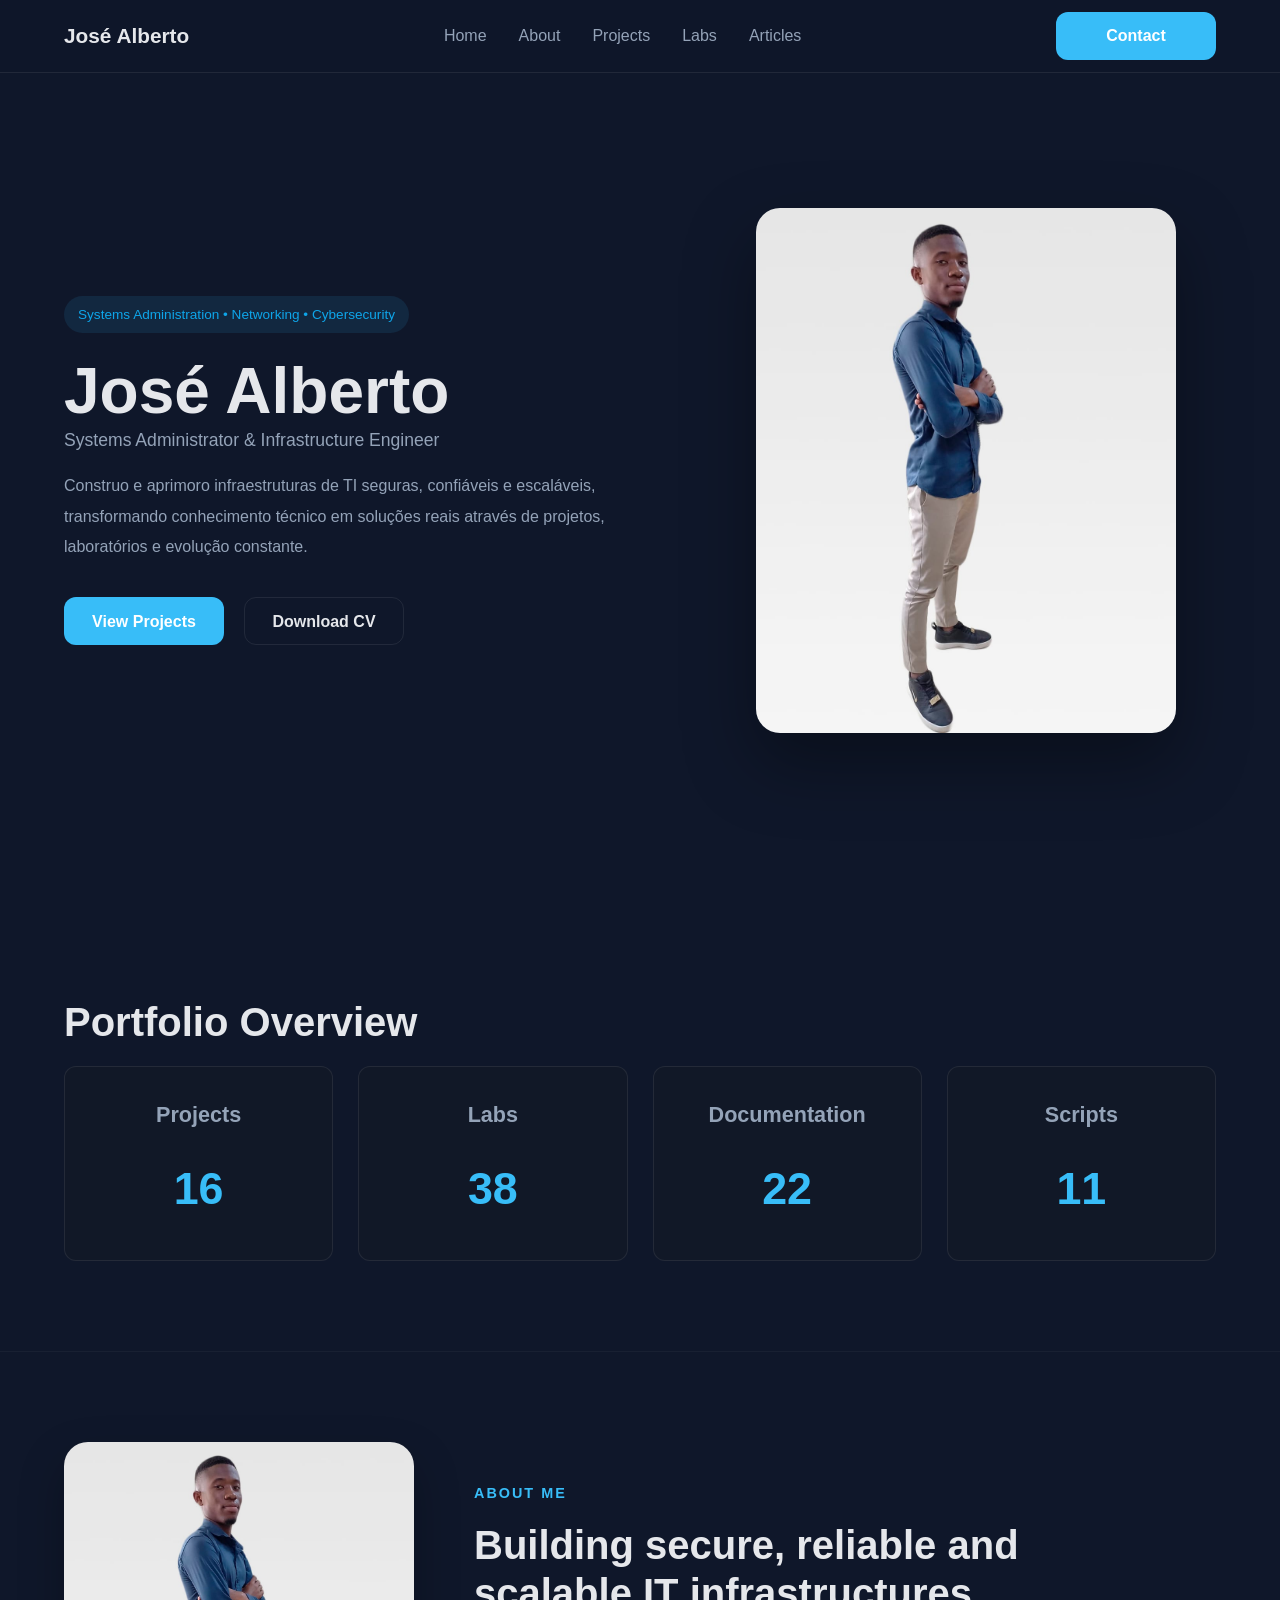
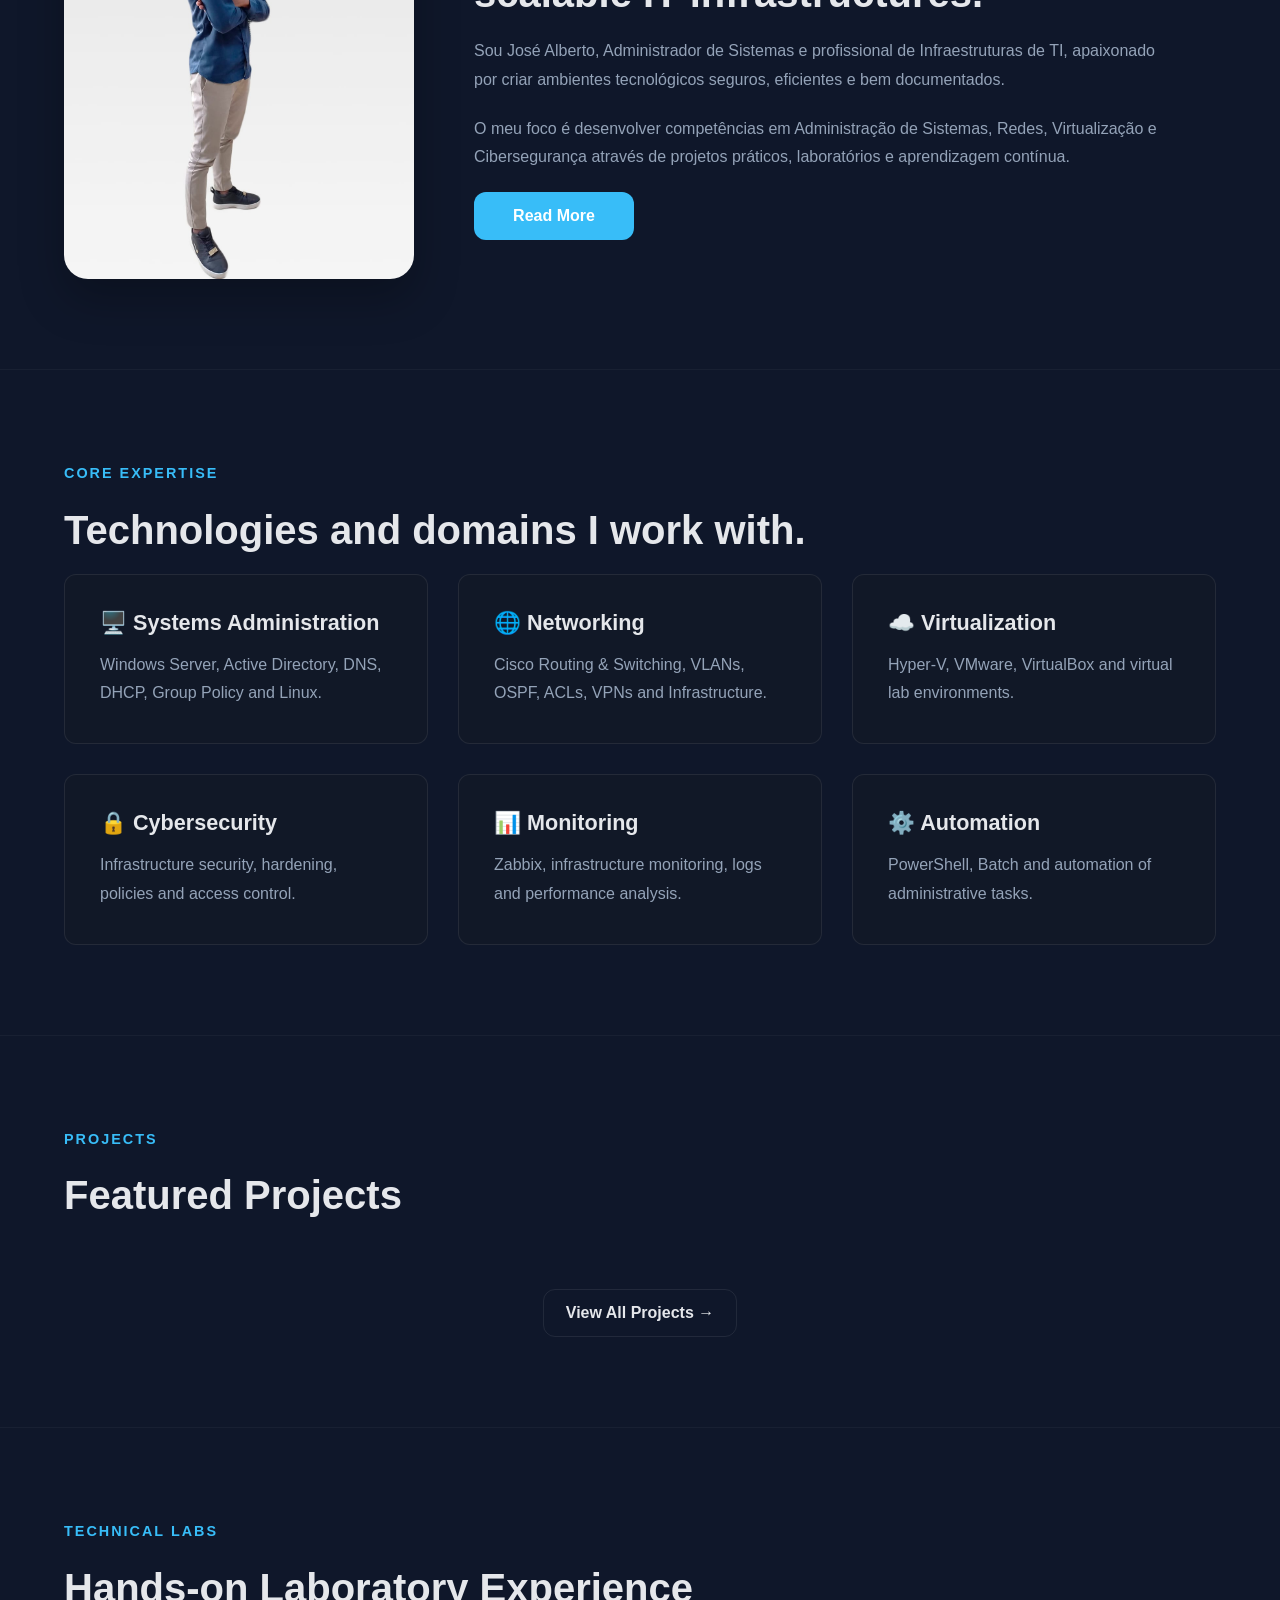
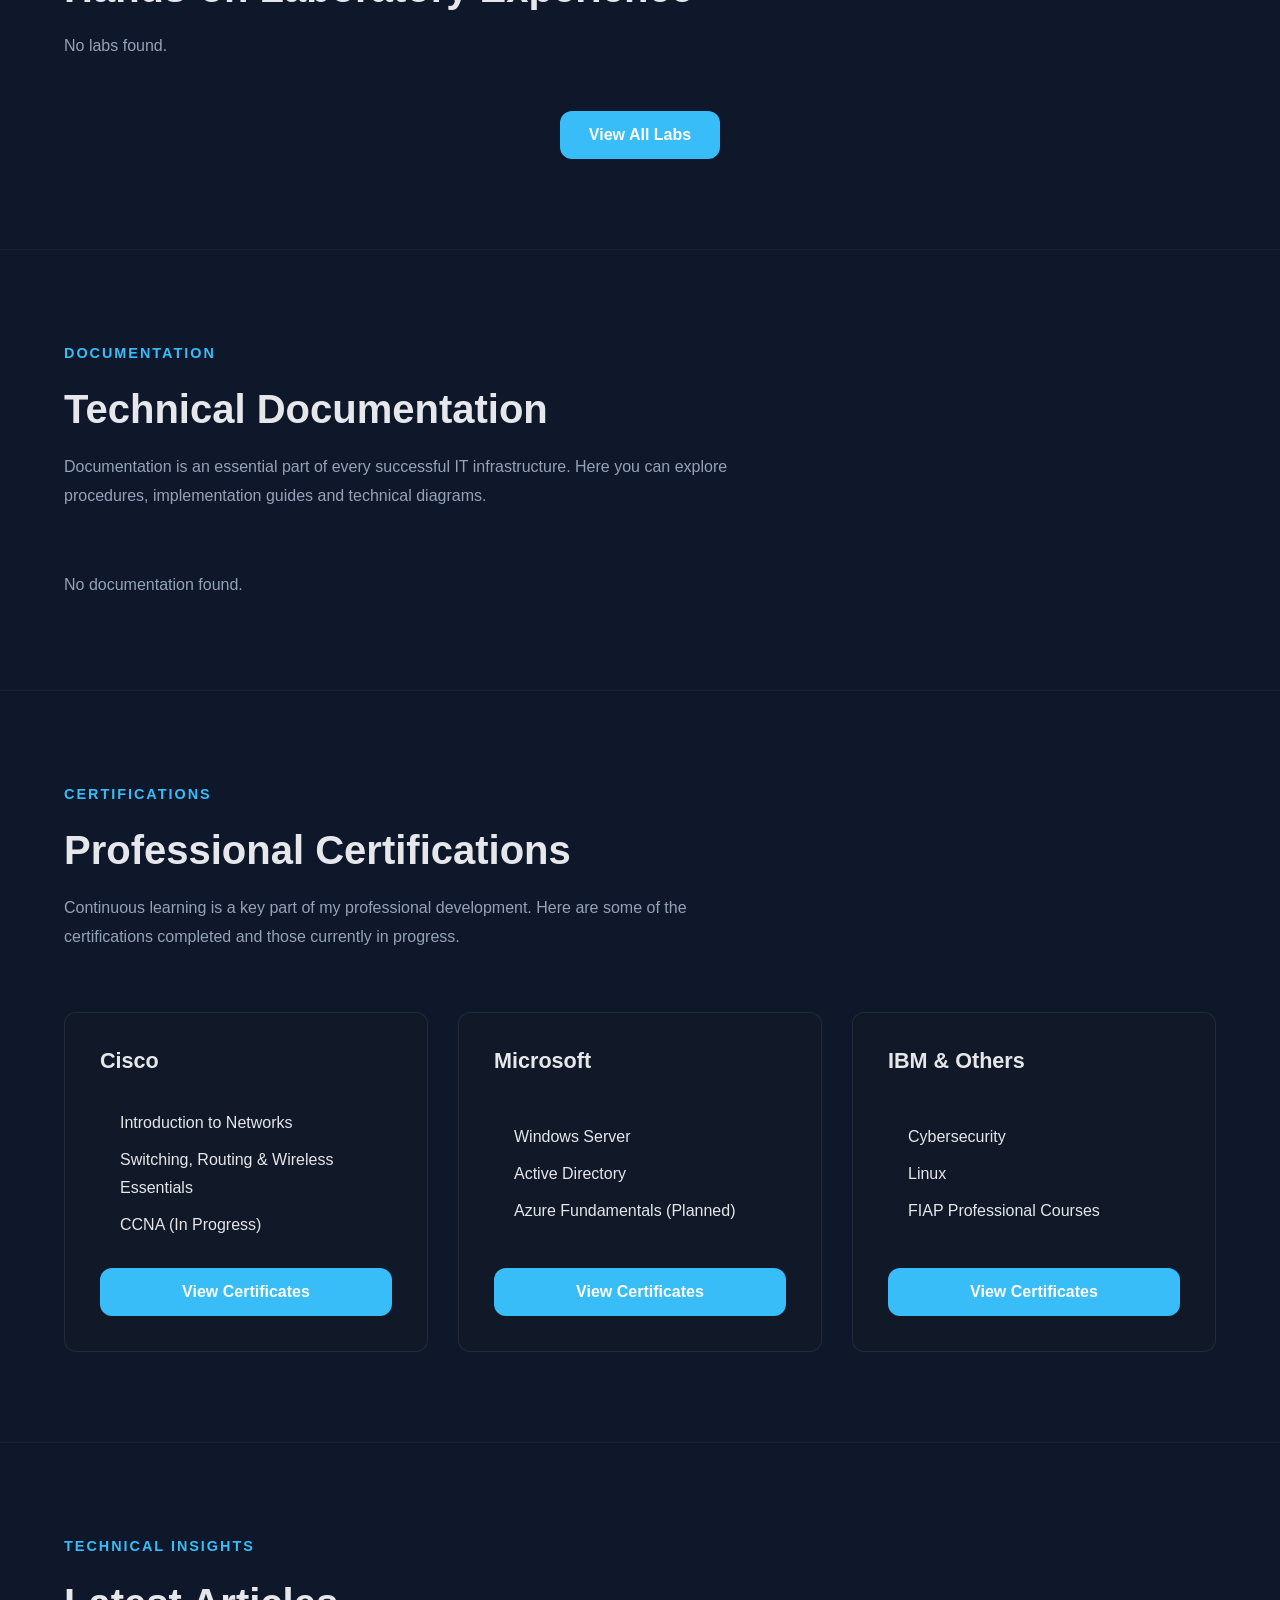
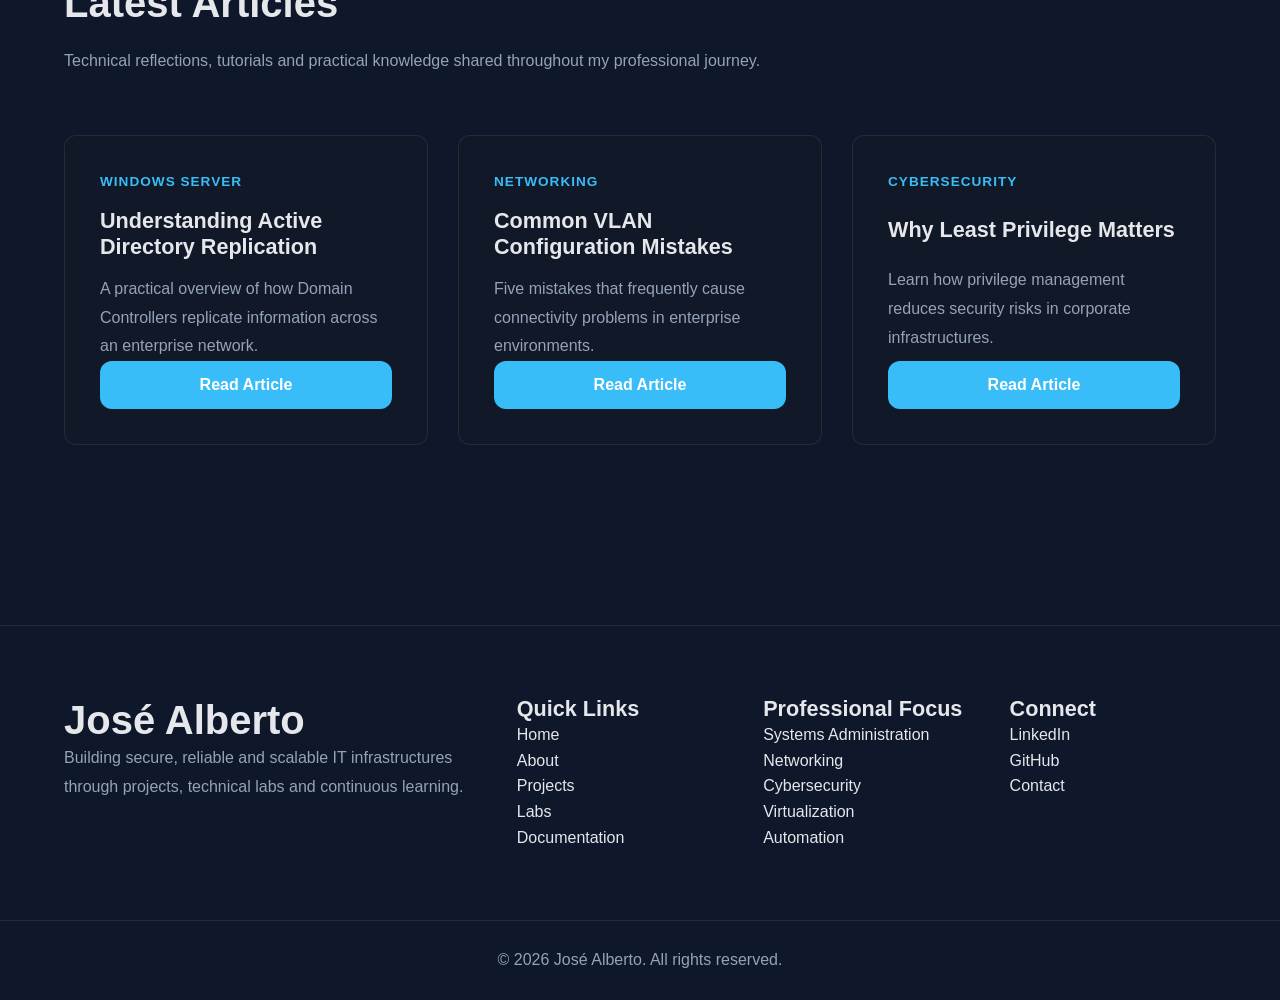
==== commit 15f62d43: "Actualizações recentes" ====
--- a/index.html
+++ b/index.html
@@ -284,54 +284,9 @@
             Documentation is an essential part of every successful IT infrastructure.
             Here you can explore procedures, implementation guides and technical diagrams.
         </p>
-
-        <div class="documentation-grid">
-
-            <article class="documentation-card">
-
-                <h3>📘 Standard Operating Procedures</h3>
-
-                <p>
-                    Operational procedures for recurring administrative and
-                    support tasks.
-                </p>
-
-                <a href="documentation.html" class="btn-primary">
-                    View Documentation
-                </a>
-
-            </article>
-            
-            <article class="documentation-card">
-
-                <h3>📑 Infrastructure Documentation</h3>
-
-                <p>
-                    Infrastructure documentation including servers,
-                    Active Directory, DNS, DHCP and virtualization.
-                </p>
-
-                <a href="documentation.html" class="btn-primary">
-                    View Documentation
-                </a>
-
-            </article>
-
-            <article class="documentation-card">
-
-                <h3>🌐 Network Diagrams</h3>
-
-                <p>
-                    Logical and physical network diagrams used during
-                    infrastructure projects.
-                </p>
-
-                <a href="documentation.html" class="btn-primary">
-                    View Diagrams
-                </a>
-
-            </article>
-
+        <div
+            id="documentation-preview-container"
+            class="documentation-grid">
         </div>
 
     </div>
@@ -603,6 +558,7 @@
 <script src="assets/js/projects.js"></script>
 <script src="assets/js/labs.js"></script>
 <script src="assets/js/project.js"></script>
+<script src="assets/js/documentation.js"></script>
 <script src="assets/js/main.js"></script>
 
 </body>
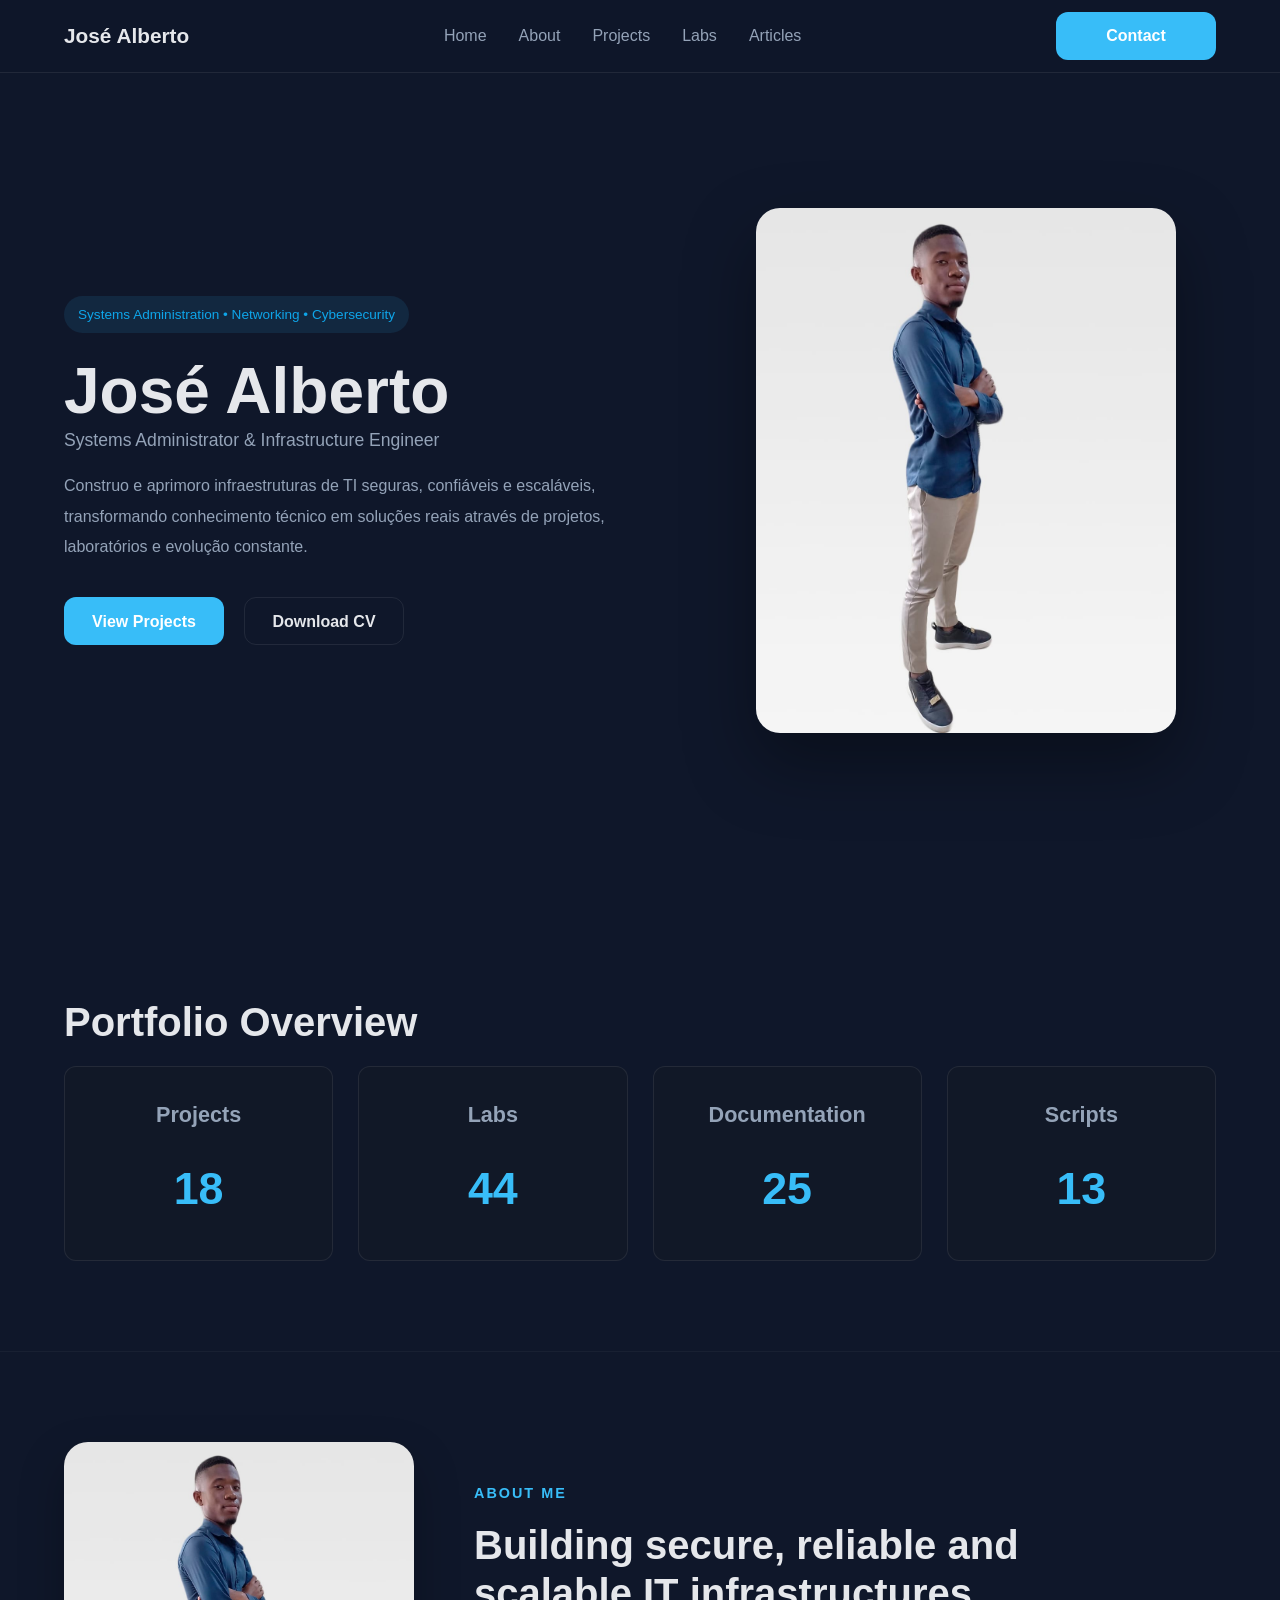
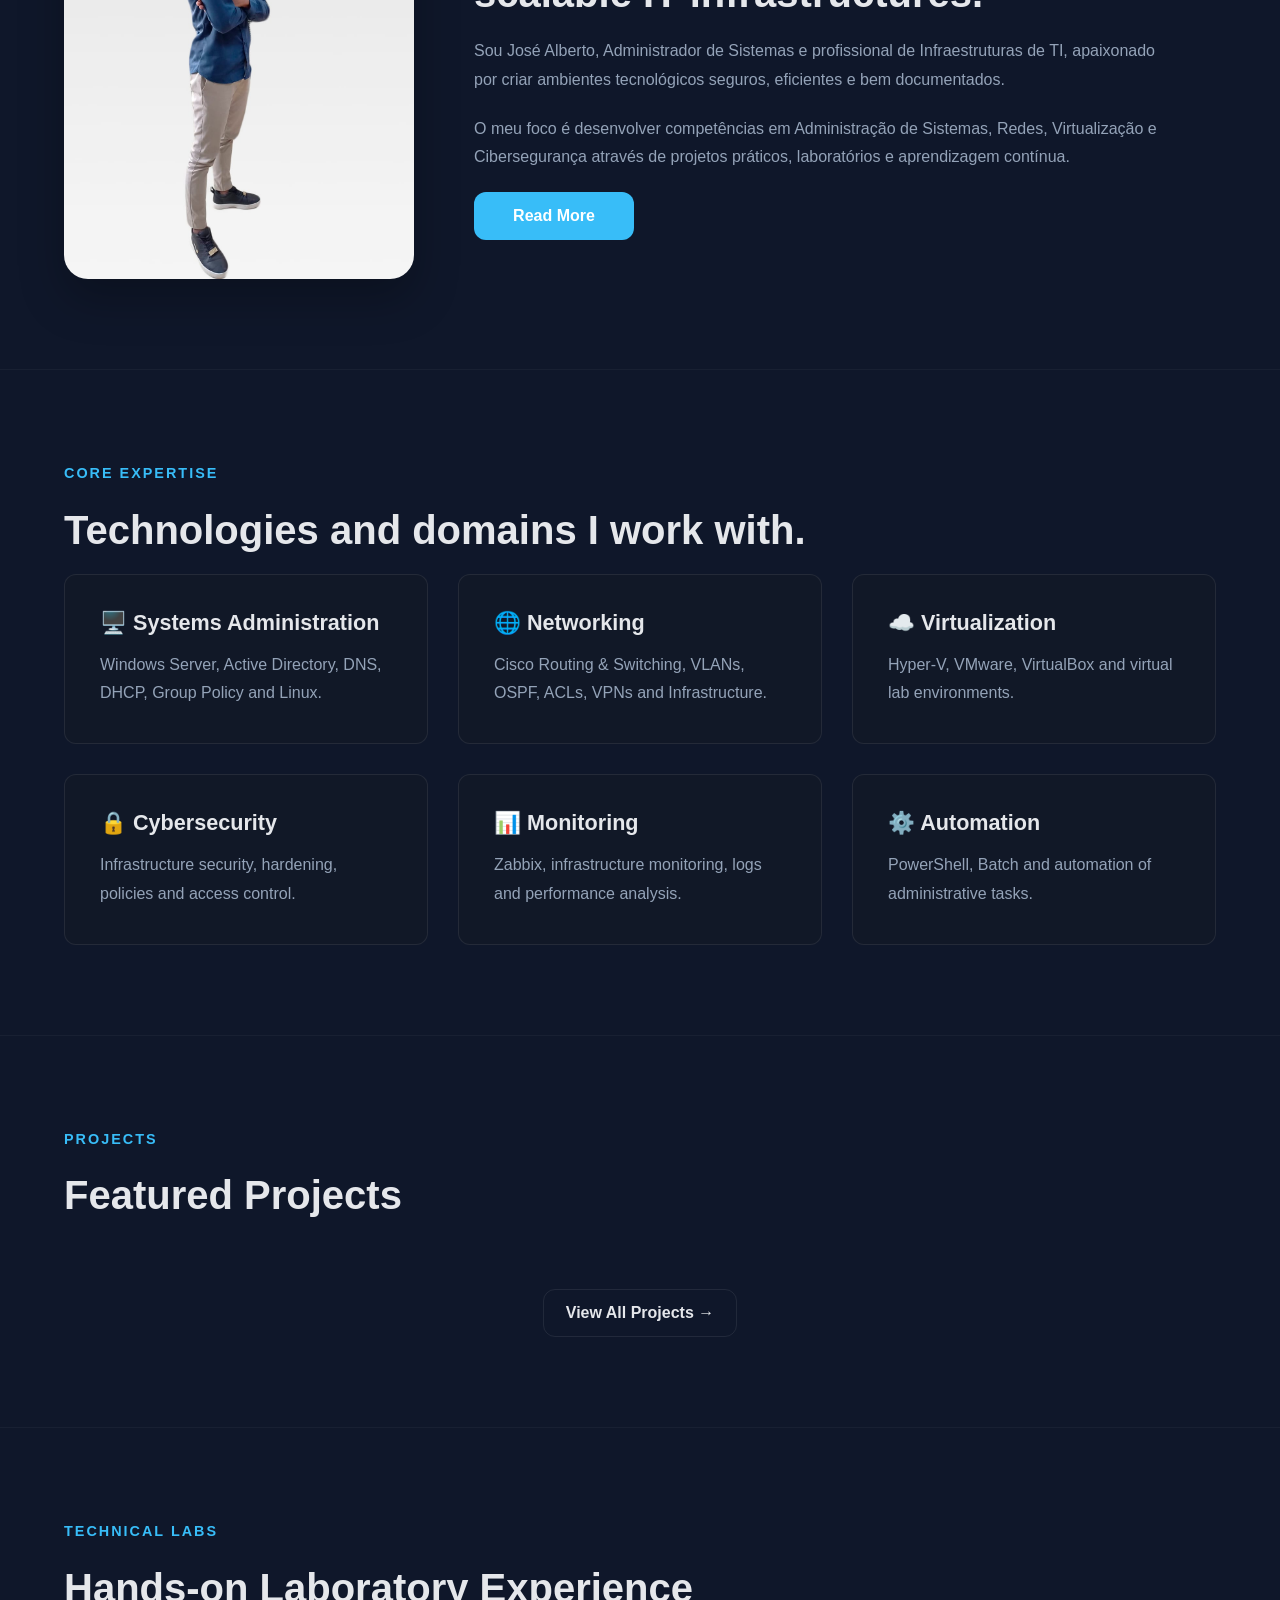
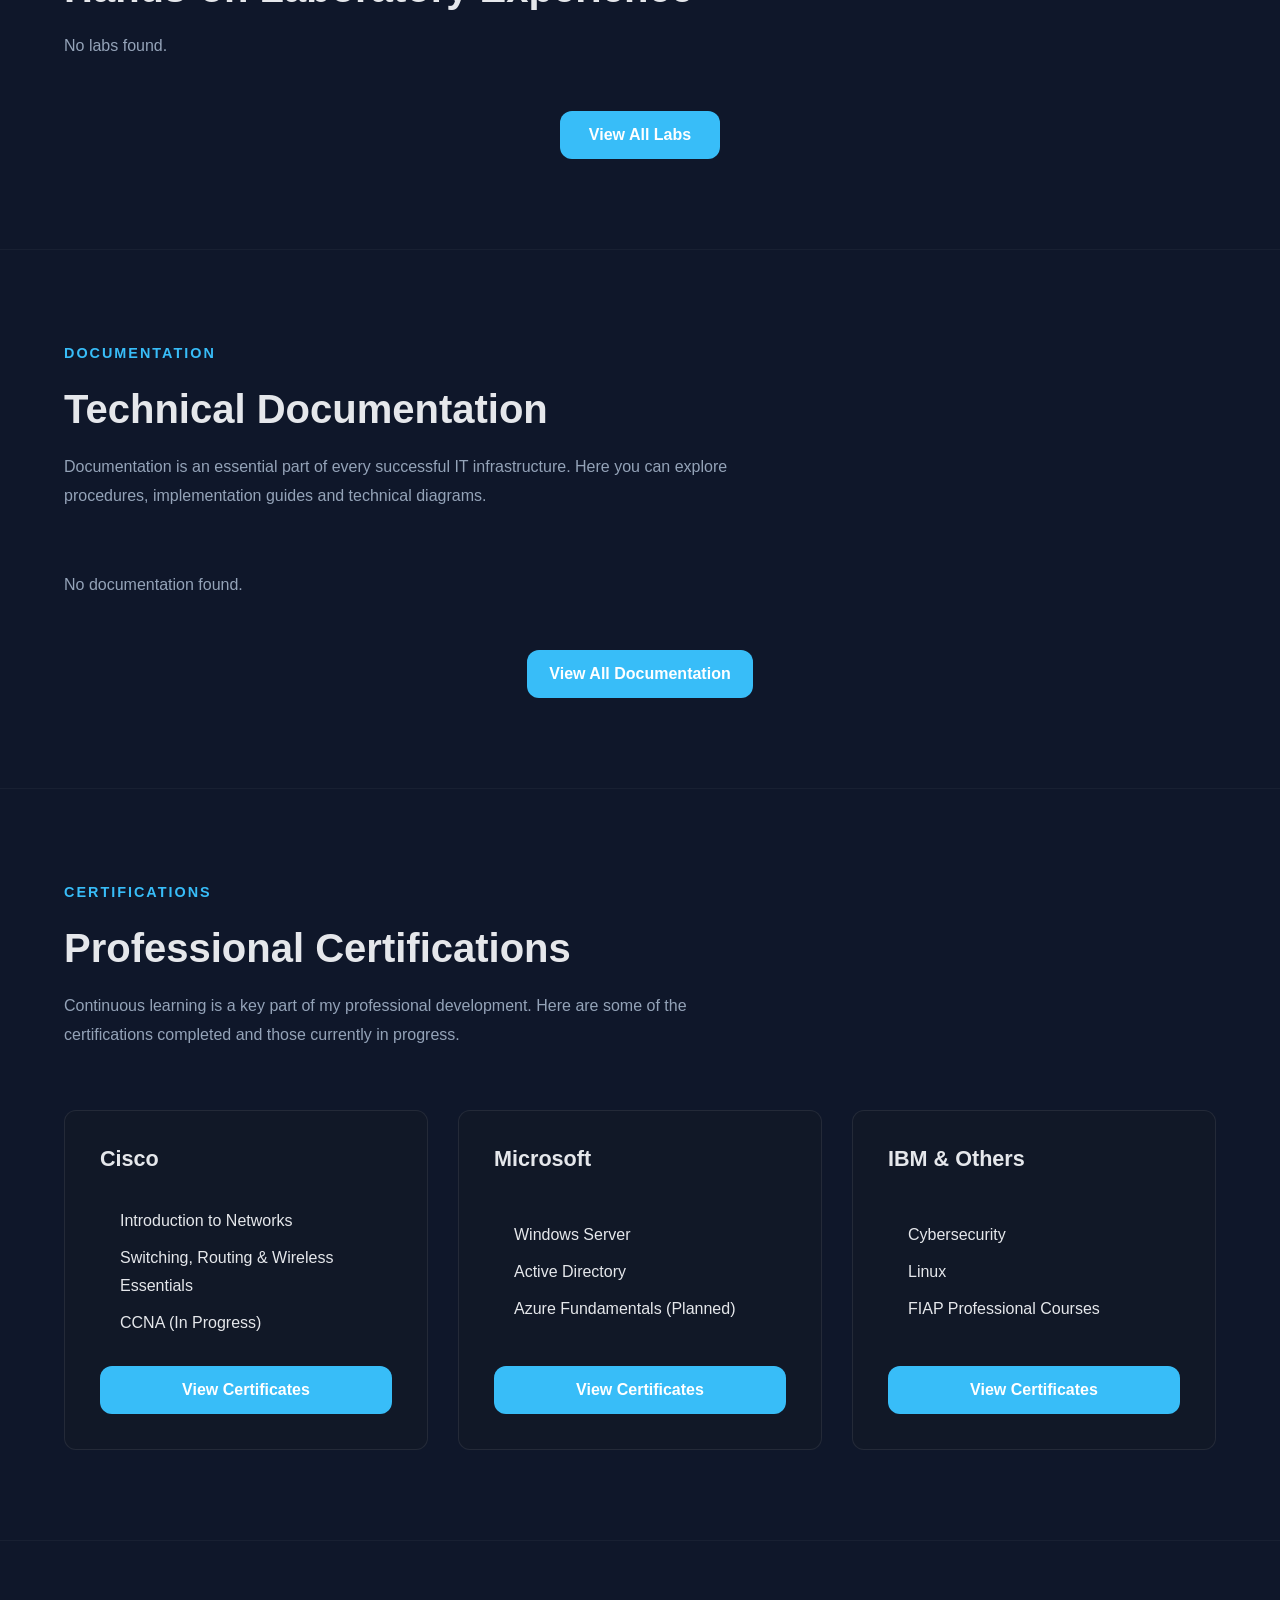
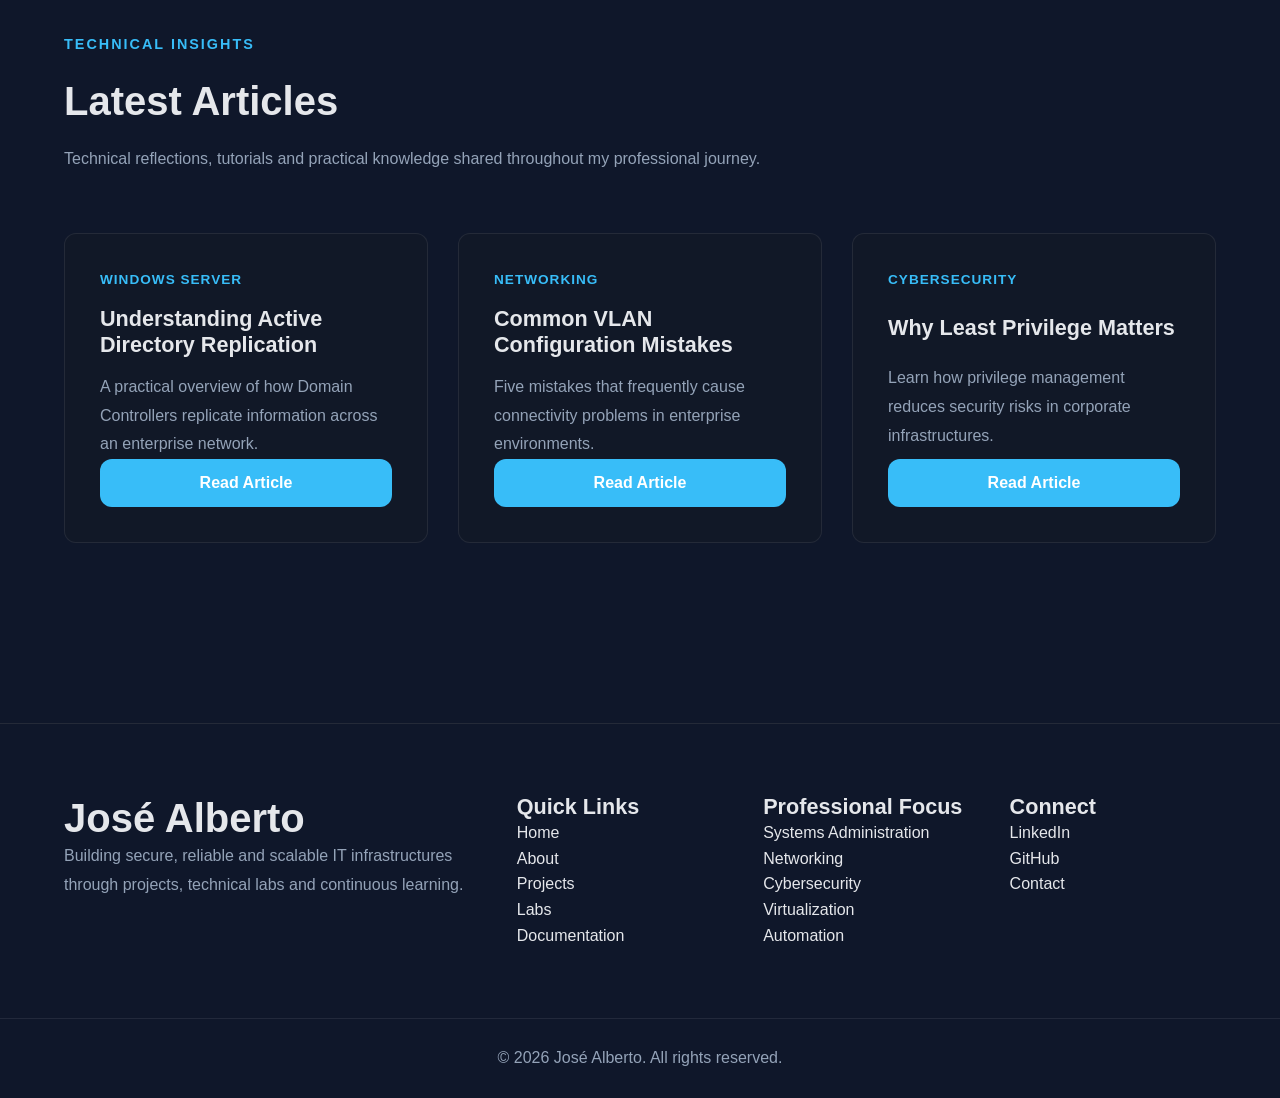
==== commit 41b0e914: "google search engine" ====
--- a/index.html
+++ b/index.html
@@ -288,6 +288,17 @@
             id="documentation-preview-container"
             class="documentation-grid">
         </div>
+        <div class="section-actions">
+
+            <a
+                href="documentation.html"
+                class="btn-primary">
+
+                View All Documentation
+
+            </a>
+
+        </div>
 
     </div>
 
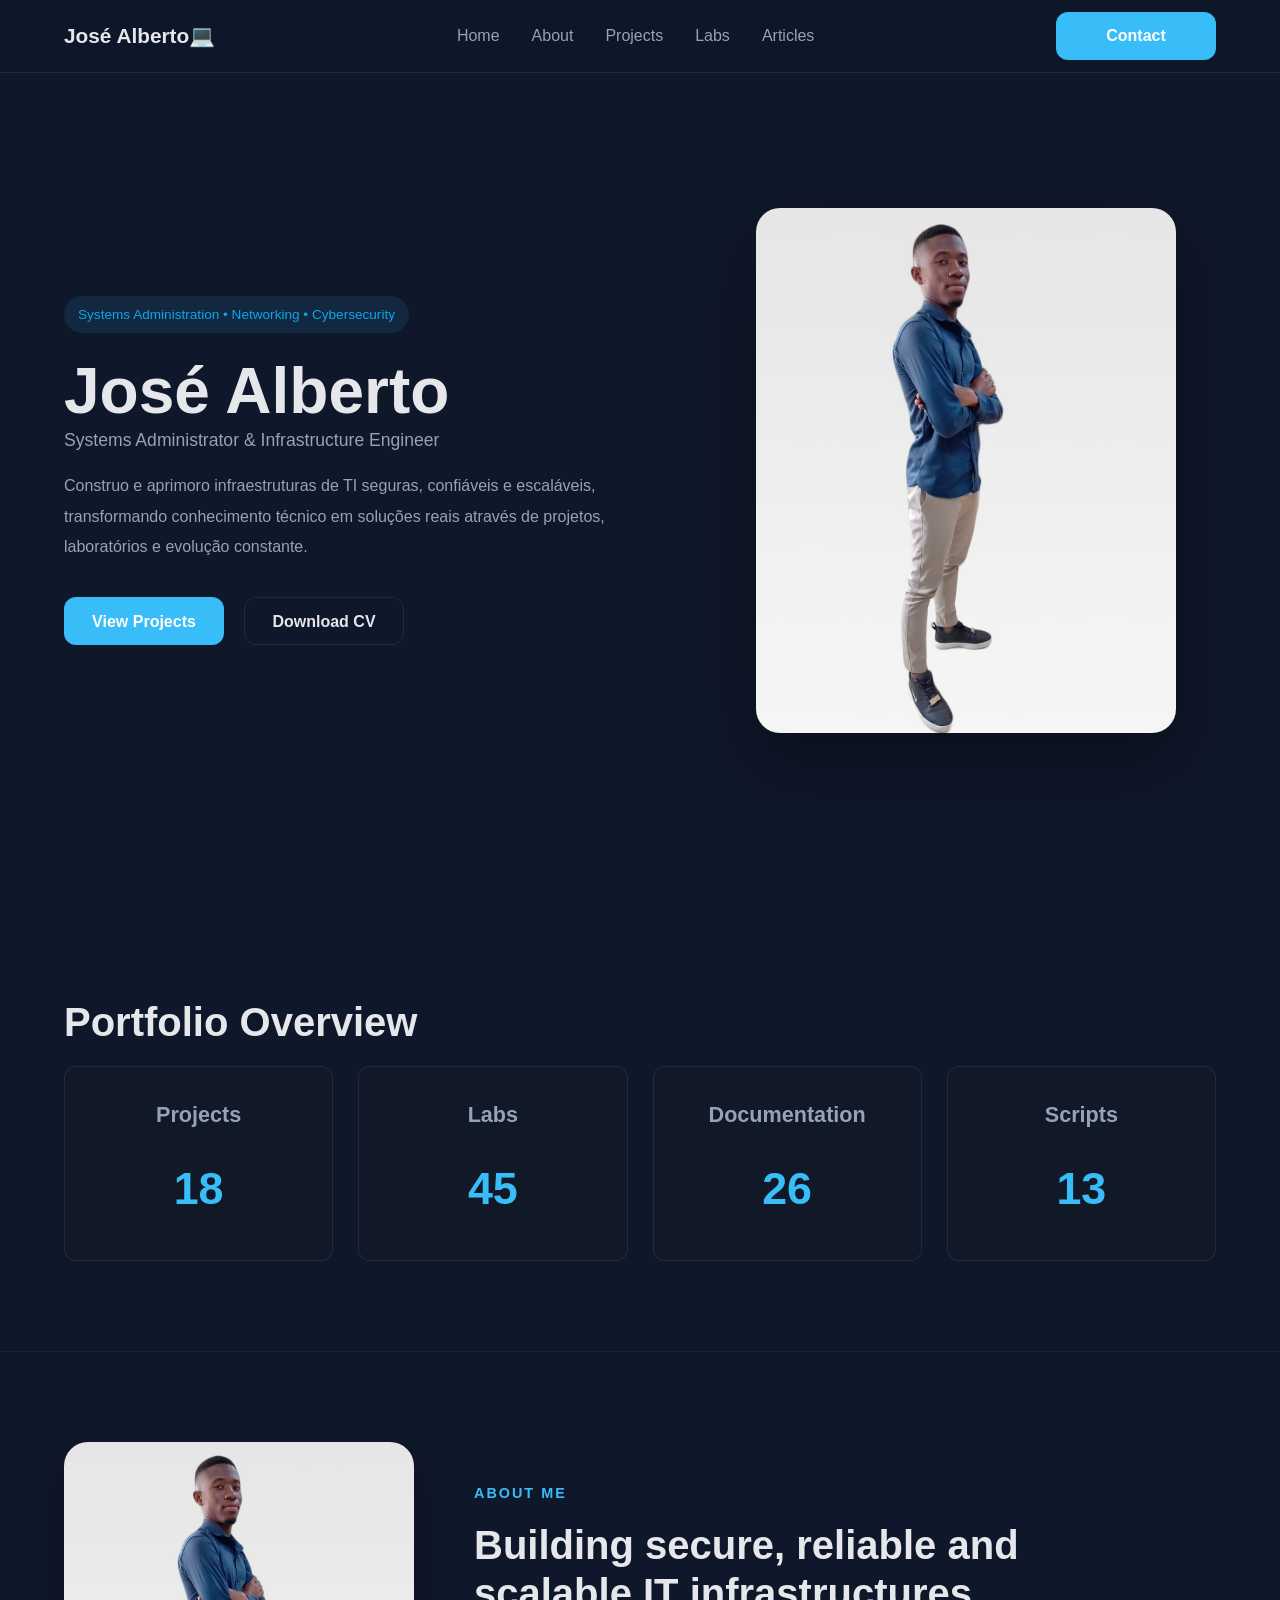
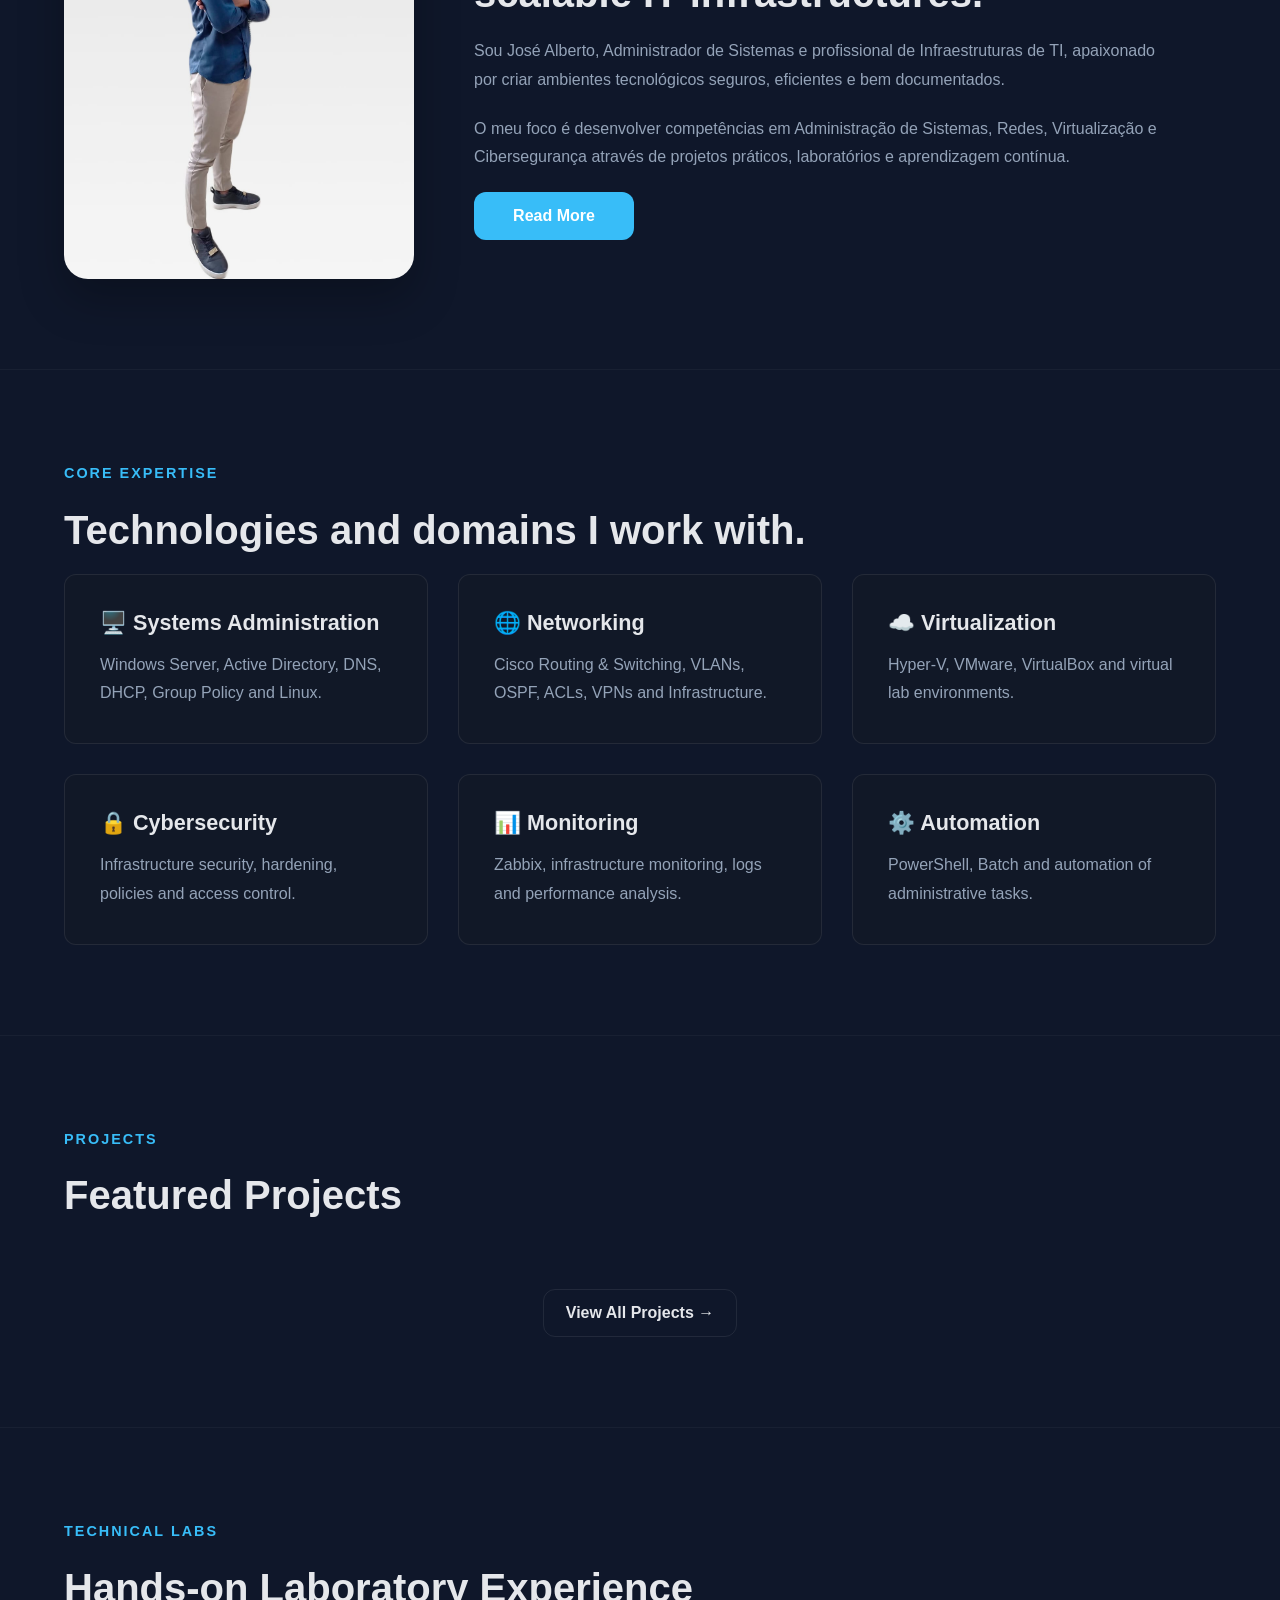
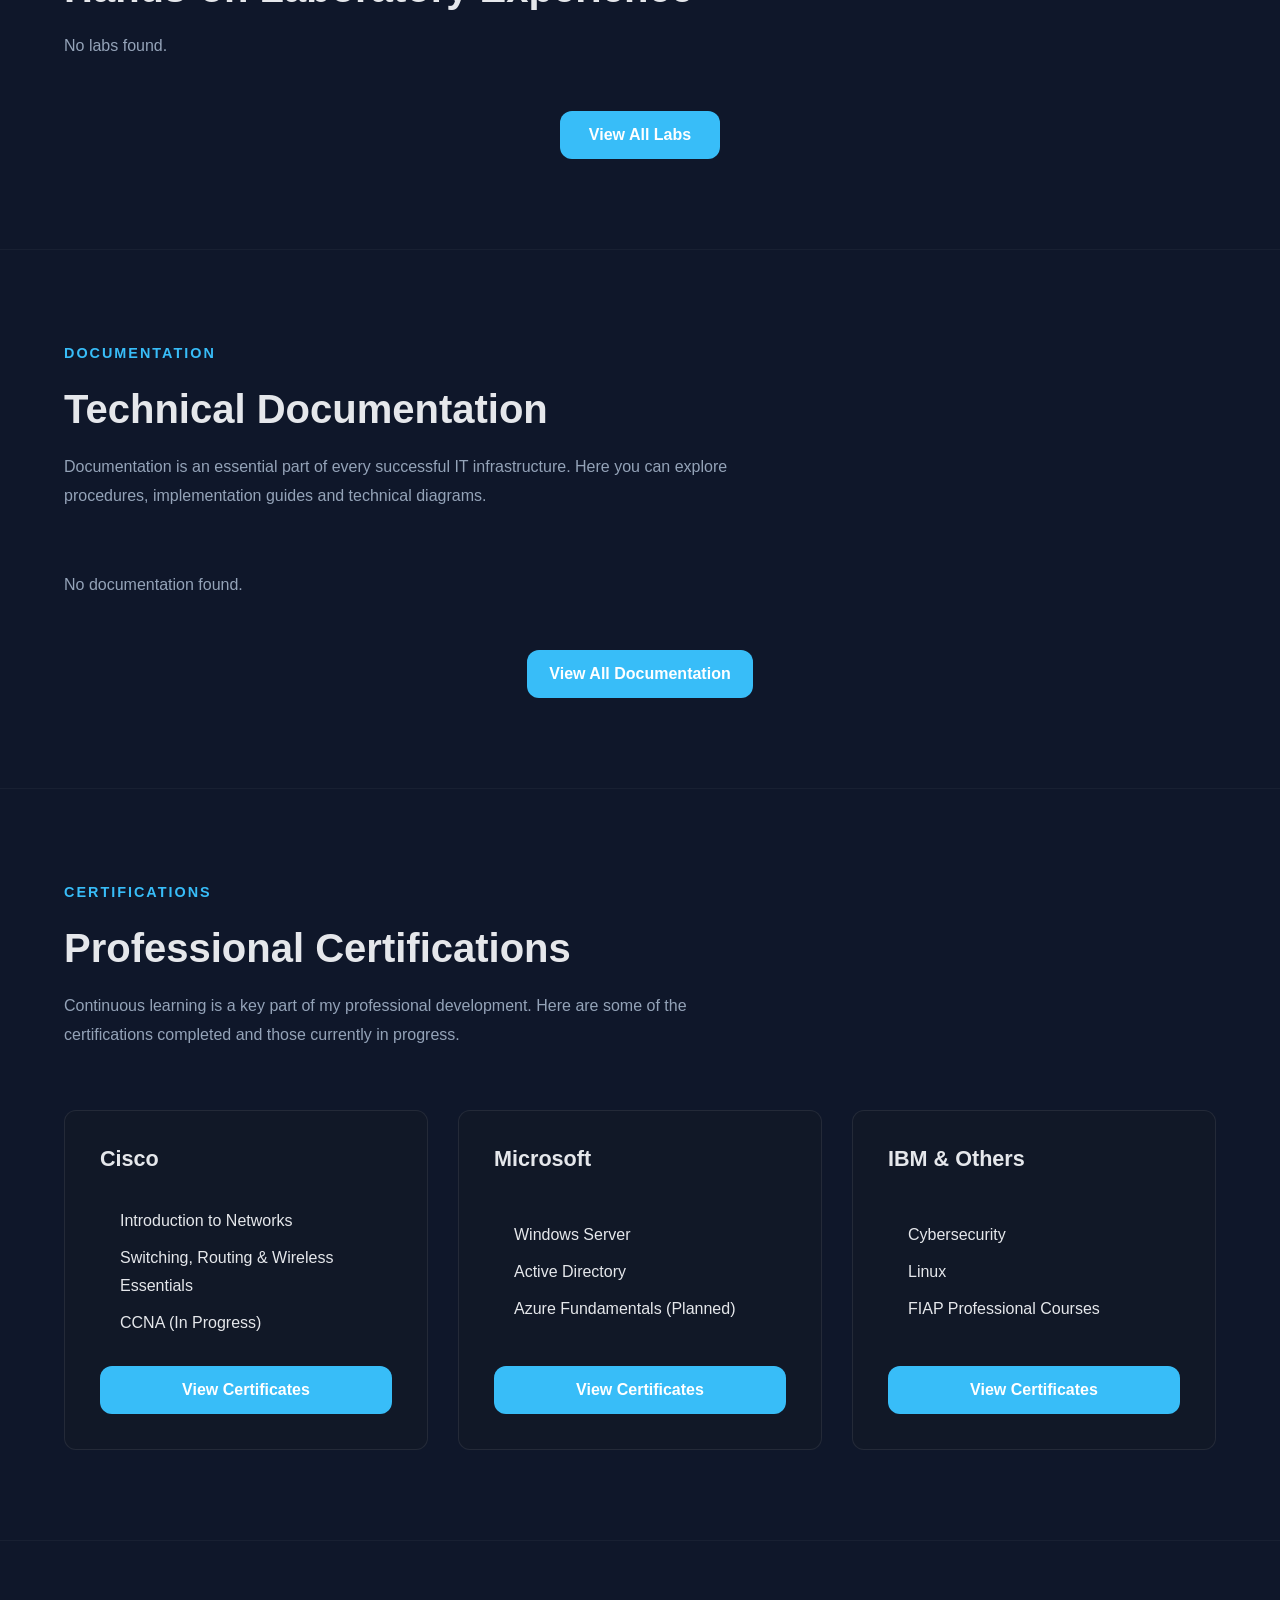
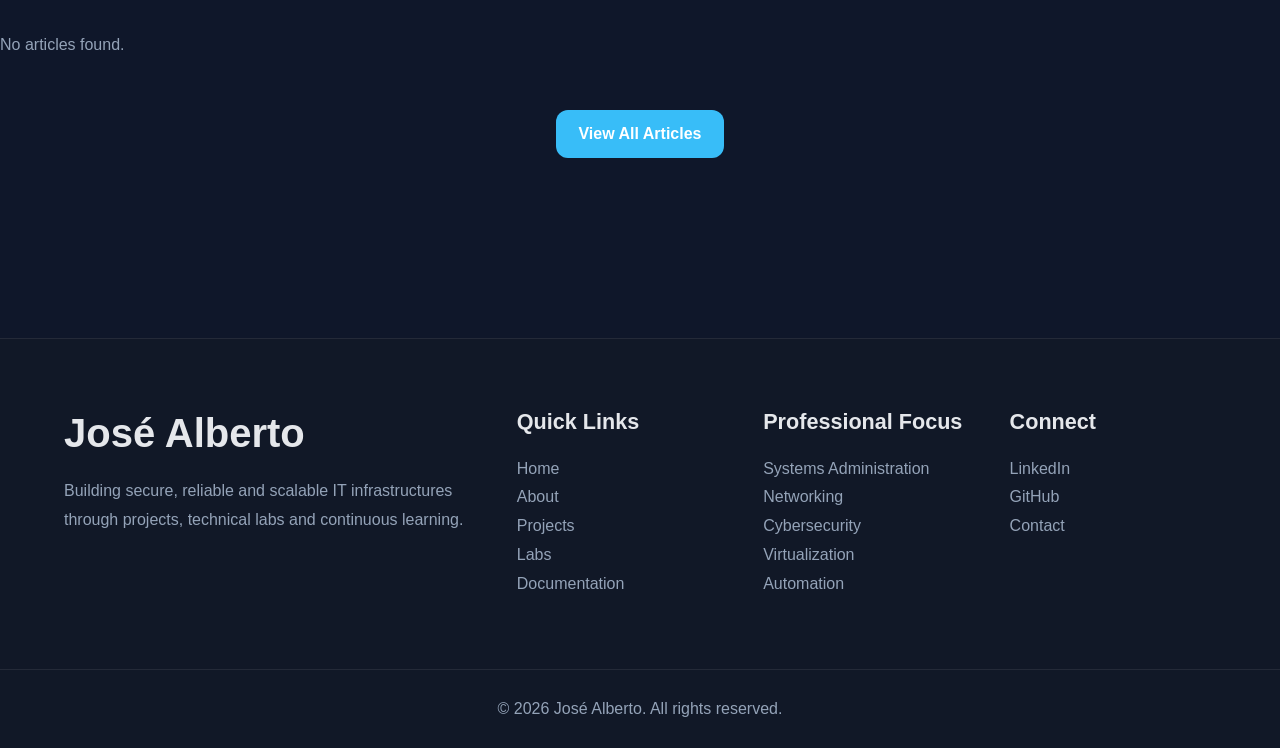
==== commit 92808a94: "Actualização dos campos documentation, certification, about e contact" ====
--- a/index.html
+++ b/index.html
@@ -21,7 +21,7 @@
     <div class="container">
 
     <a href="index.html" class="logo">
-        José Alberto 
+        José Alberto💻 
     </a>
 
         <nav>
@@ -36,8 +36,8 @@
 
         </nav>
 
-        <a href="#footer" class="btn-primary">
-            Contact
+        <a href="contact.html" class="btn-primary">
+         Contact
         </a>
 
     </div>
@@ -72,13 +72,15 @@
 
             <div class="hero-buttons">
 
-                <a href="#" class="btn-primary">
-                    View Projects
-                </a>
-
-                <a href="#" class="btn-secondary">
-                    Download CV
-                </a>
+            <a href="projects.html" class="btn-primary">
+                View Projects
+            </a>
+            <a
+                href="assets/files/José Alberto-CV_Admin_de_sistemas.pdf"
+                class="btn-secondary"
+                target="_blank">
+                Download CV
+            </a>
 
             </div>
 
@@ -375,95 +377,27 @@
 </section>
 <section id="articles" class="articles-preview reveal">
 
-    <div class="container">
-
-        <span class="section-tag">
-            Technical Insights
-        </span>
-
-        <h2 class="section-title">
-            Latest Articles
-        </h2>
-
-        <p class="section-description">
-            Technical reflections, tutorials and practical knowledge
-            shared throughout my professional journey.
-        </p>
-
-        <div class="articles-grid">
-
-            <article class="article-card">
-
-                <span class="article-category">
-                    Windows Server
-                </span>
-
-                <h3>
-                    Understanding Active Directory Replication
-                </h3>
-
-                <p>
-                    A practical overview of how Domain Controllers
-                    replicate information across an enterprise network.
-                </p>
-
-                <a href="blog.html" class="btn-primary">
-                    Read Article
-                </a>
-
-            </article>
-
-            <article class="article-card">
-
-                <span class="article-category">
-                    Networking
-                </span>
-
-                <h3>
-                    Common VLAN Configuration Mistakes
-                </h3>
-
-                <p>
-                    Five mistakes that frequently cause connectivity
-                    problems in enterprise environments.
-                </p>
-
-                <a href="blog.html" class="btn-primary">
-                    Read Article
-                </a>
-
-            </article>
-
-            <article class="article-card">
-
-                <span class="article-category">
-                    Cybersecurity
-                </span>
-
-                <h3>
-                    Why Least Privilege Matters
-                </h3>
-
-                <p>
-                    Learn how privilege management reduces security
-                    risks in corporate infrastructures.
-                </p>
-
-                <a href="blog.html" class="btn-primary">
-                    Read Article
-                </a>
-
-            </article>
-
-        </div>
-
-    </div>
-
+    <div
+    id="articles-preview-container"
+    class="projects-grid">
+</div>
+
+<div class="section-actions">
+
+    <a
+        href="blog.html"
+        class="btn-primary">
+
+        View All Articles
+
+    </a>
+
+</div>
 </section>
 
 </main>
 
-<footer id="footer" class="footer"></footer>
+<footer id="footer" class="footer">
 
     <div class="container footer-grid">
 
@@ -525,11 +459,25 @@
             <ul>
 
                 <li>
-                    <a href="#">LinkedIn</a>
-                </li>
+                    <a
+                    href="https://www.linkedin.com/in/jos%C3%A9-alberto%F0%9F%92%BB-096855241/"
+                    target="_blank"
+                    rel="noopener noreferrer">
+
+                    LinkedIn
+
+                    </a>
+               </li>
 
                 <li>
-                    <a href="#">GitHub</a>
+                    <a
+                    href="https://github.com/ABNEURY"
+                    target="_blank"
+                    rel="noopener noreferrer">
+
+                    GitHub
+
+                    </a>
                 </li>
 
                 <li>
@@ -570,6 +518,7 @@
 <script src="assets/js/labs.js"></script>
 <script src="assets/js/project.js"></script>
 <script src="assets/js/documentation.js"></script>
+<script src="assets/js/articles.js"></script>
 <script src="assets/js/main.js"></script>
 
 </body>
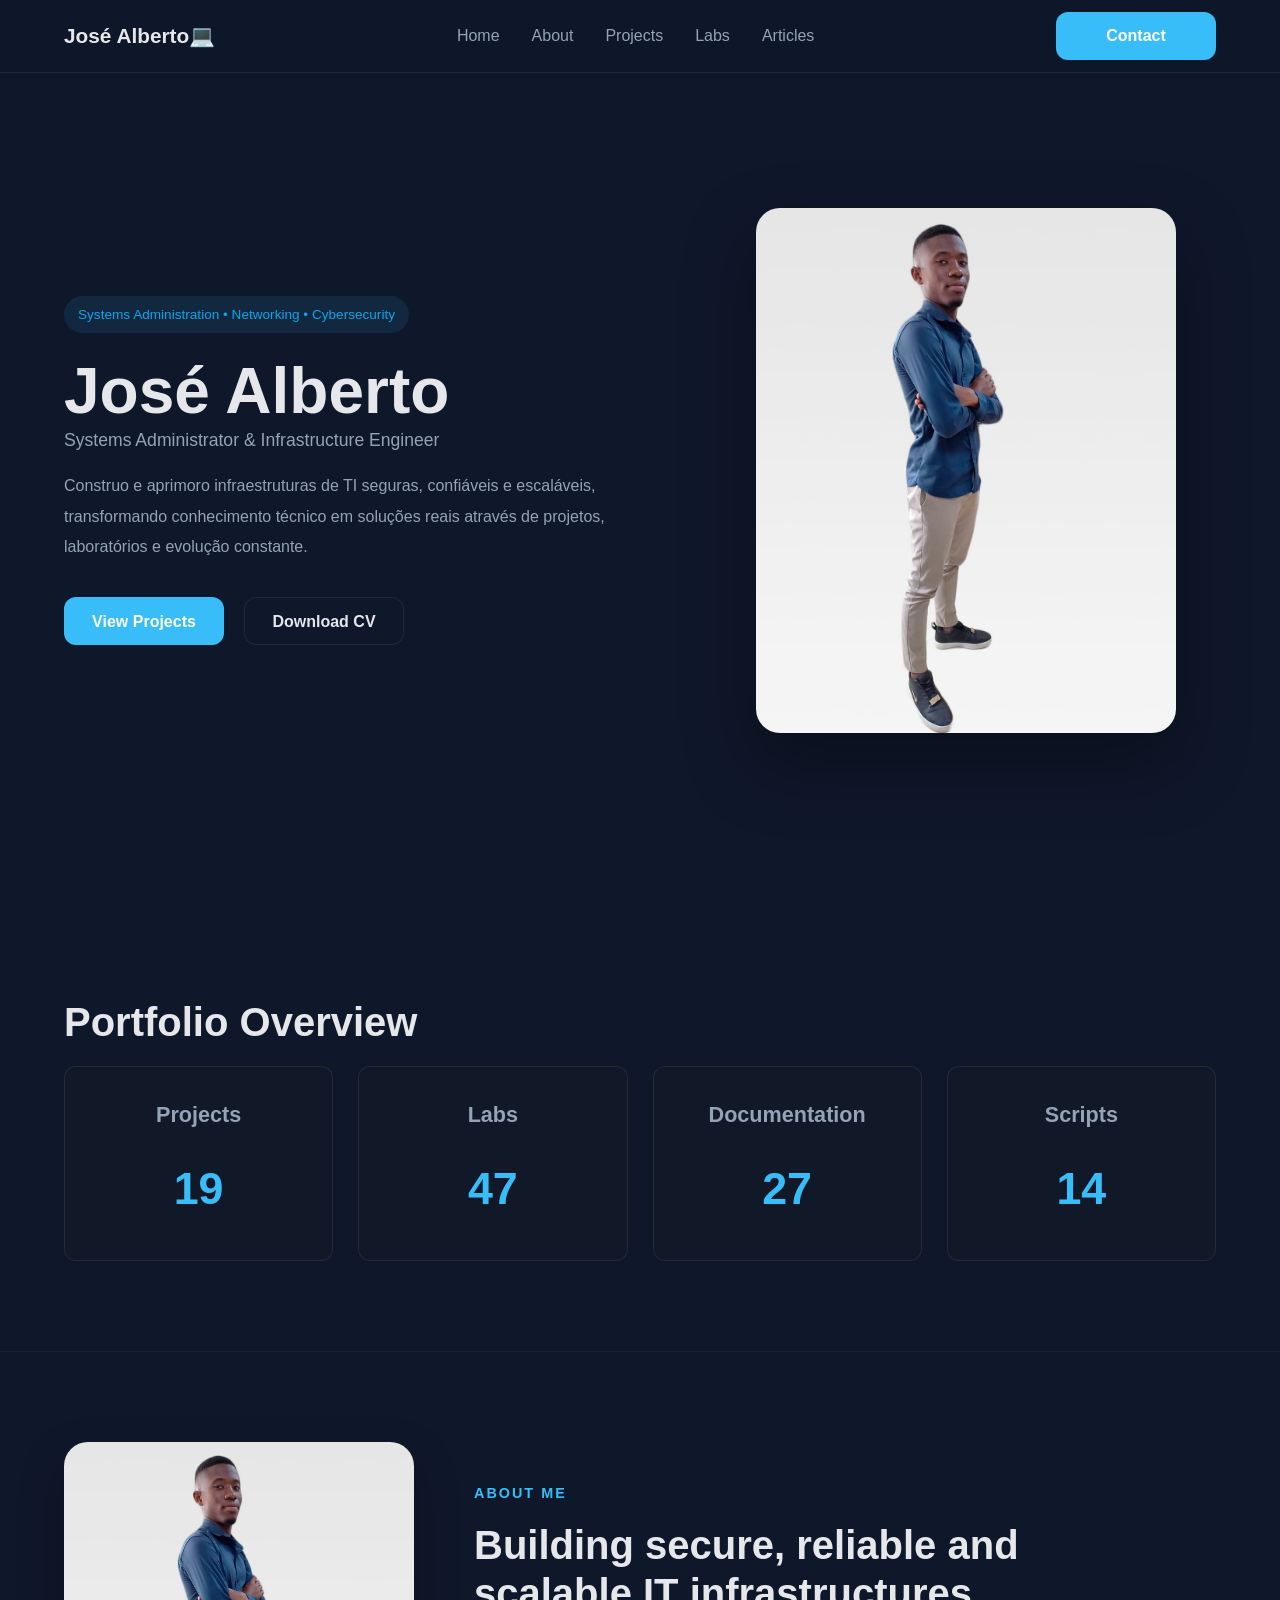
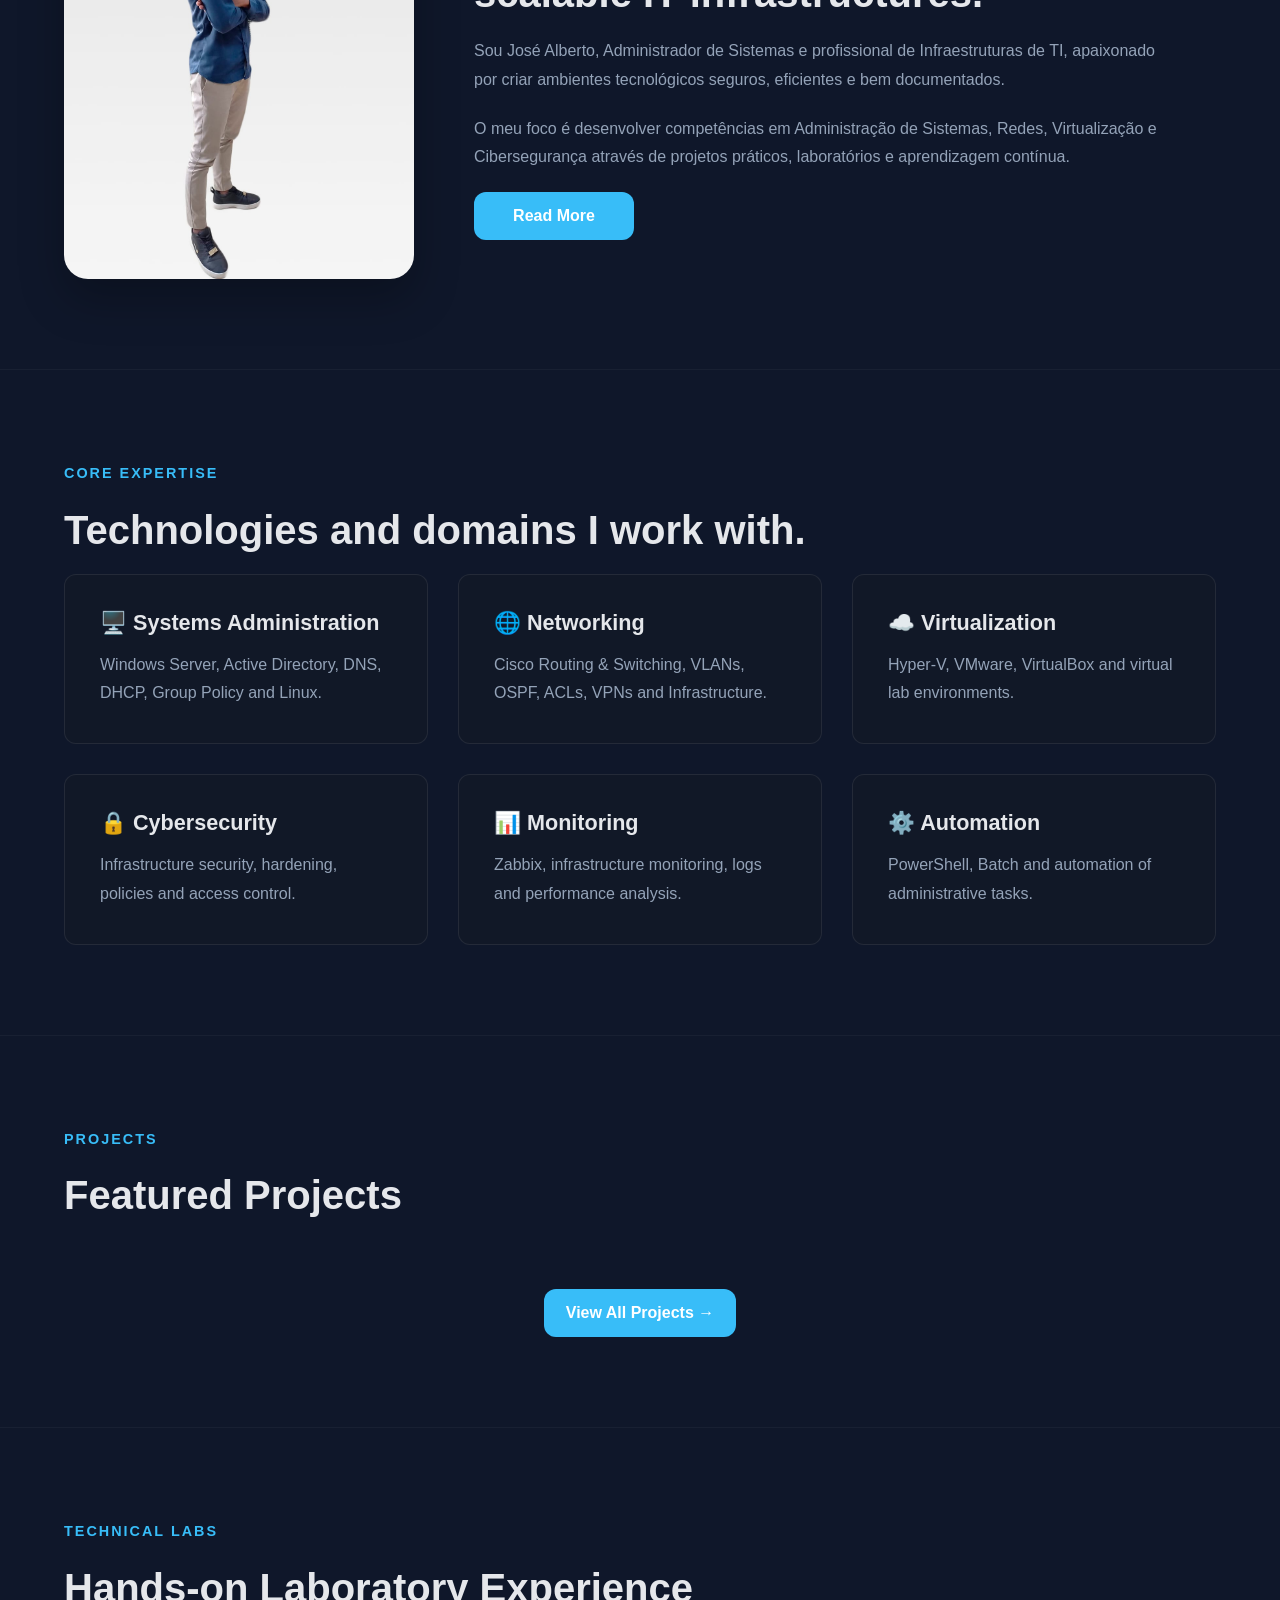
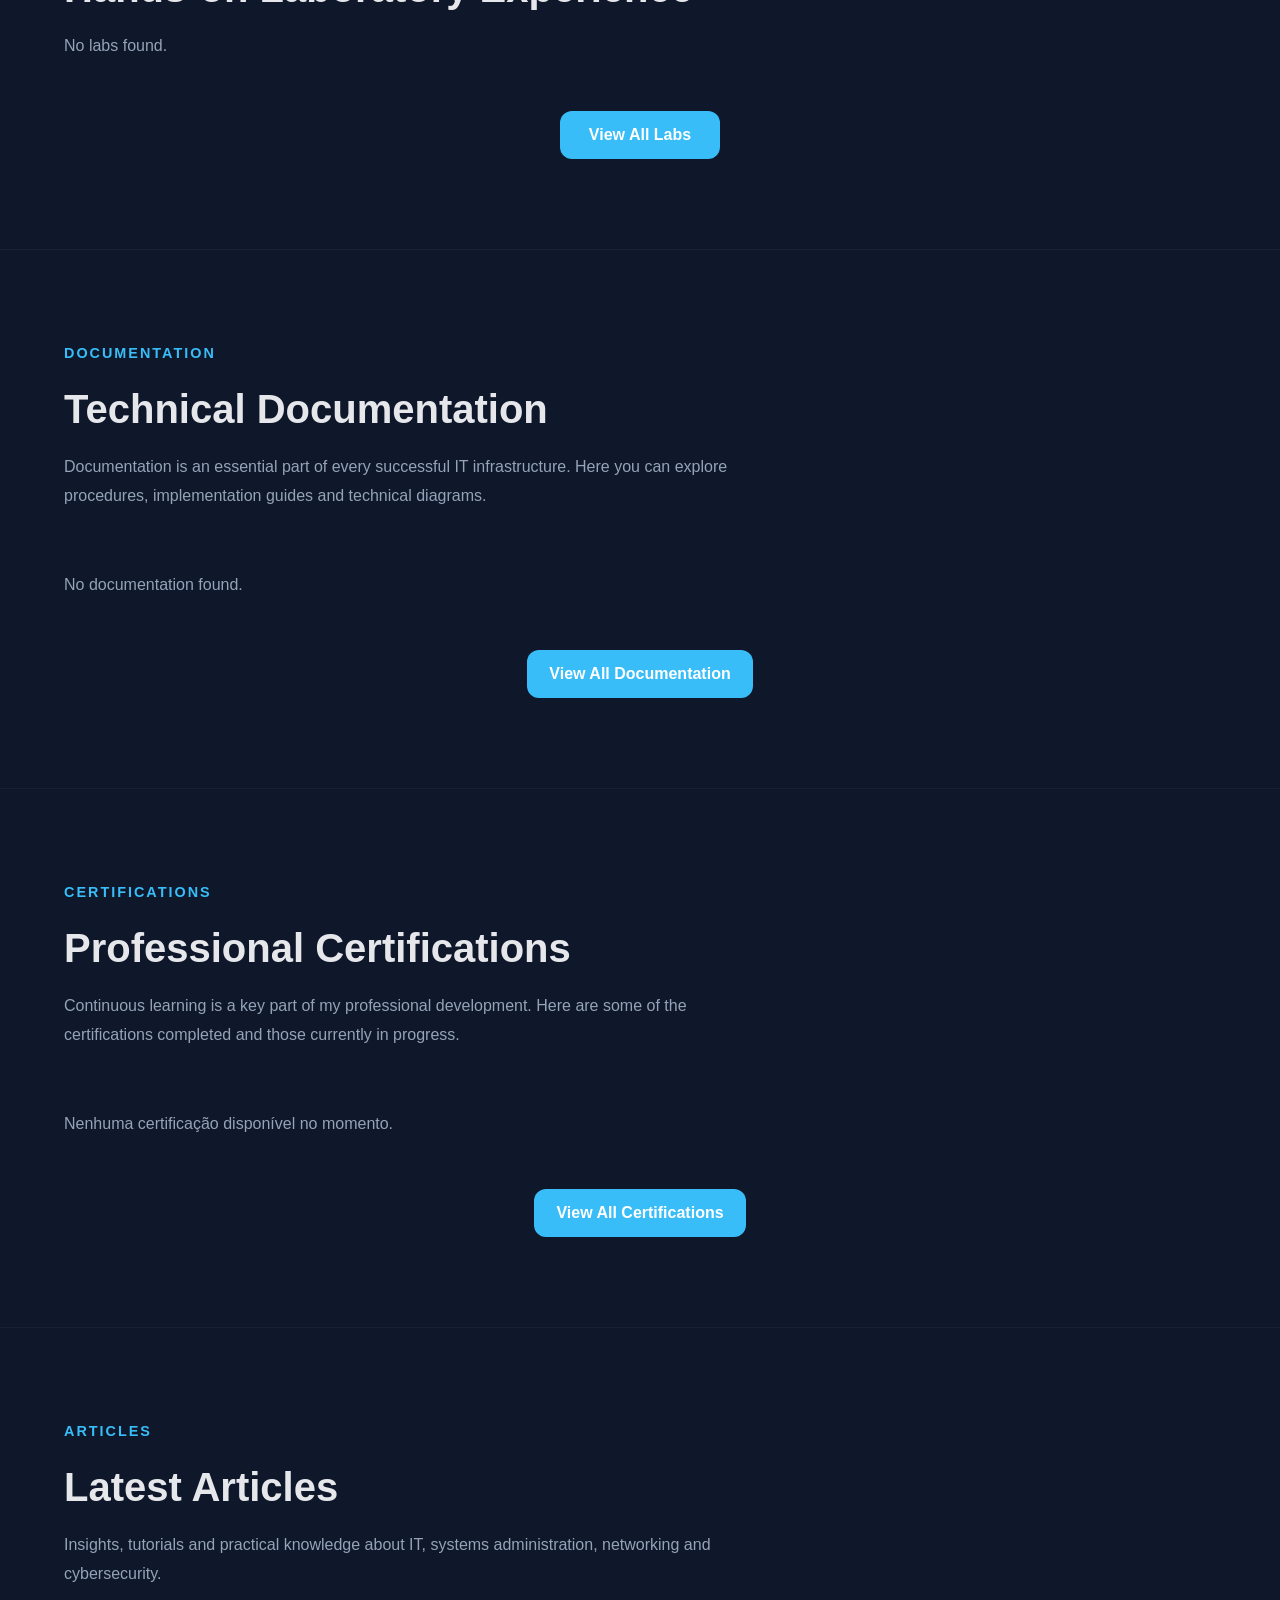
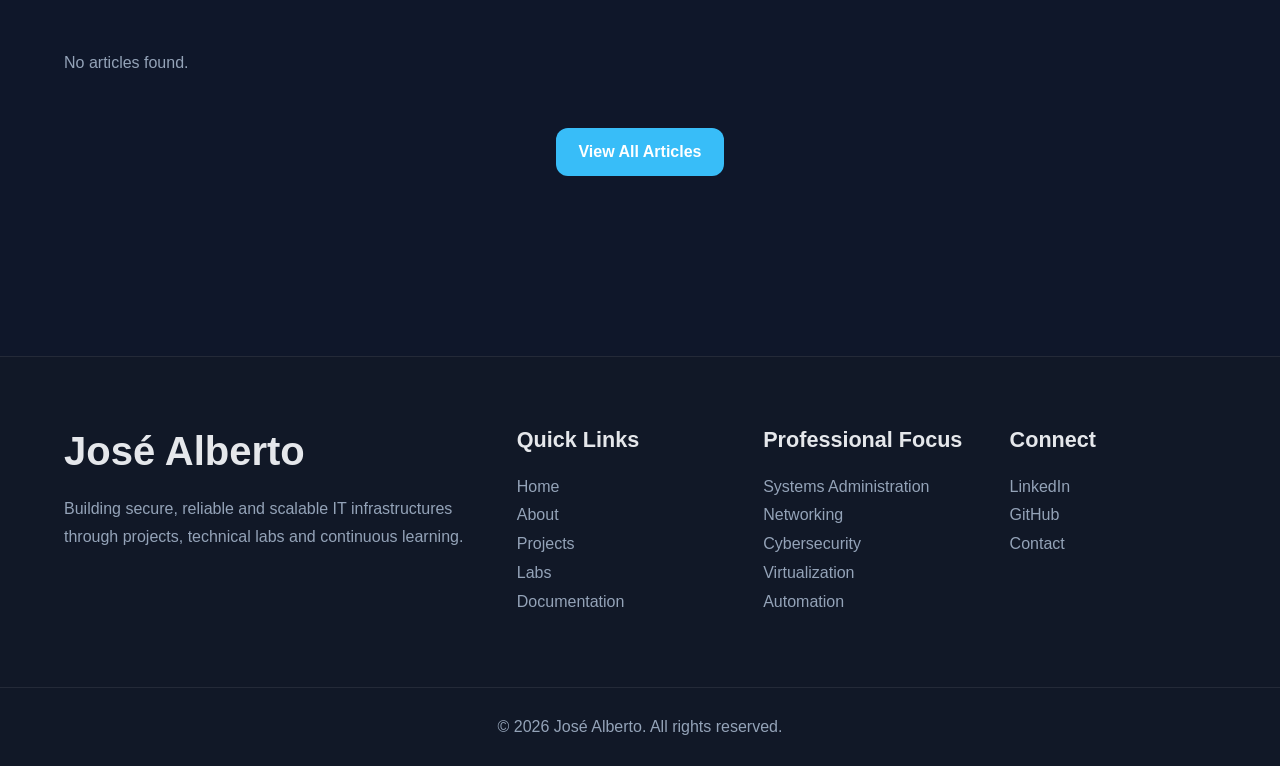
==== commit 1456f6cc: "New updates" ====
--- a/index.html
+++ b/index.html
@@ -234,7 +234,7 @@
     </div>
     <div class="section-actions">
 
-    <a href="projects.html" class="btn-secondary">
+    <a href="projects.html" class="btn-primary">
 
         View All Projects →
 
@@ -306,7 +306,6 @@
 
 </section>
 <section id="certifications" class="certifications-preview reveal">
-
     <div class="container">
 
         <span class="section-tag">Certifications</span>
@@ -320,79 +319,58 @@
             Here are some of the certifications completed and those currently in progress.
         </p>
 
-        <div class="certifications-grid">
-
-            <article class="certification-card">
-
-                <h3>Cisco</h3>
-
-                <ul>
-                    <li>Introduction to Networks</li>
-                    <li>Switching, Routing & Wireless Essentials</li>
-                    <li>CCNA (In Progress)</li>
-                </ul>
-
-                <a href="certifications.html" class="btn-primary">
-                    View Certificates
-                </a>
-
-            </article>
-
-            <article class="certification-card">
-
-                <h3>Microsoft</h3>
-
-                <ul>
-                    <li>Windows Server</li>
-                    <li>Active Directory</li>
-                    <li>Azure Fundamentals (Planned)</li>
-                </ul>
-
-                <a href="certifications.html" class="btn-primary">
-                    View Certificates
-                </a>
-
-            </article>
-
-            <article class="certification-card">
-
-                <h3>IBM & Others</h3>
-
-                <ul>
-                    <li>Cybersecurity</li>
-                    <li>Linux</li>
-                    <li>FIAP Professional Courses</li>
-                </ul>
-
-                <a href="certifications.html" class="btn-primary">
-                    View Certificates
-                </a>
-
-            </article>
-
-        </div>
-
-    </div>
-
+        <div id="certifications-preview-container"
+             class="projects-grid">
+        </div>
+
+        <div class="section-actions">
+
+            <a
+                href="certifications.html"
+                class="btn-primary">
+
+                View All Certifications
+
+            </a>
+
+        </div>
+
+    </div>
 </section>
 <section id="articles" class="articles-preview reveal">
 
-    <div
-    id="articles-preview-container"
-    class="projects-grid">
-</div>
-
-<div class="section-actions">
-
-    <a
-        href="blog.html"
-        class="btn-primary">
-
-        View All Articles
-
-    </a>
-
-</div>
+    <div class="container">
+
+        <span class="section-tag">Articles</span>
+
+        <h2 class="section-title">
+            Latest Articles
+        </h2>
+
+        <p class="section-description">
+            Insights, tutorials and practical knowledge about IT,
+            systems administration, networking and cybersecurity.
+        </p>
+
+        <div
+            id="articles-preview-container"
+            class="projects-grid">
+        </div>
+
+        <div class="section-actions">
+
+            <a
+                href="blog.html"
+                class="btn-primary">
+
+                View All Articles
+
+            </a>
+
+        </div>
+
+    </div>
+
 </section>
 
 </main>
@@ -519,6 +497,7 @@
 <script src="assets/js/project.js"></script>
 <script src="assets/js/documentation.js"></script>
 <script src="assets/js/articles.js"></script>
+<script src="assets/js/certifications.js"></script>
 <script src="assets/js/main.js"></script>
 
 </body>
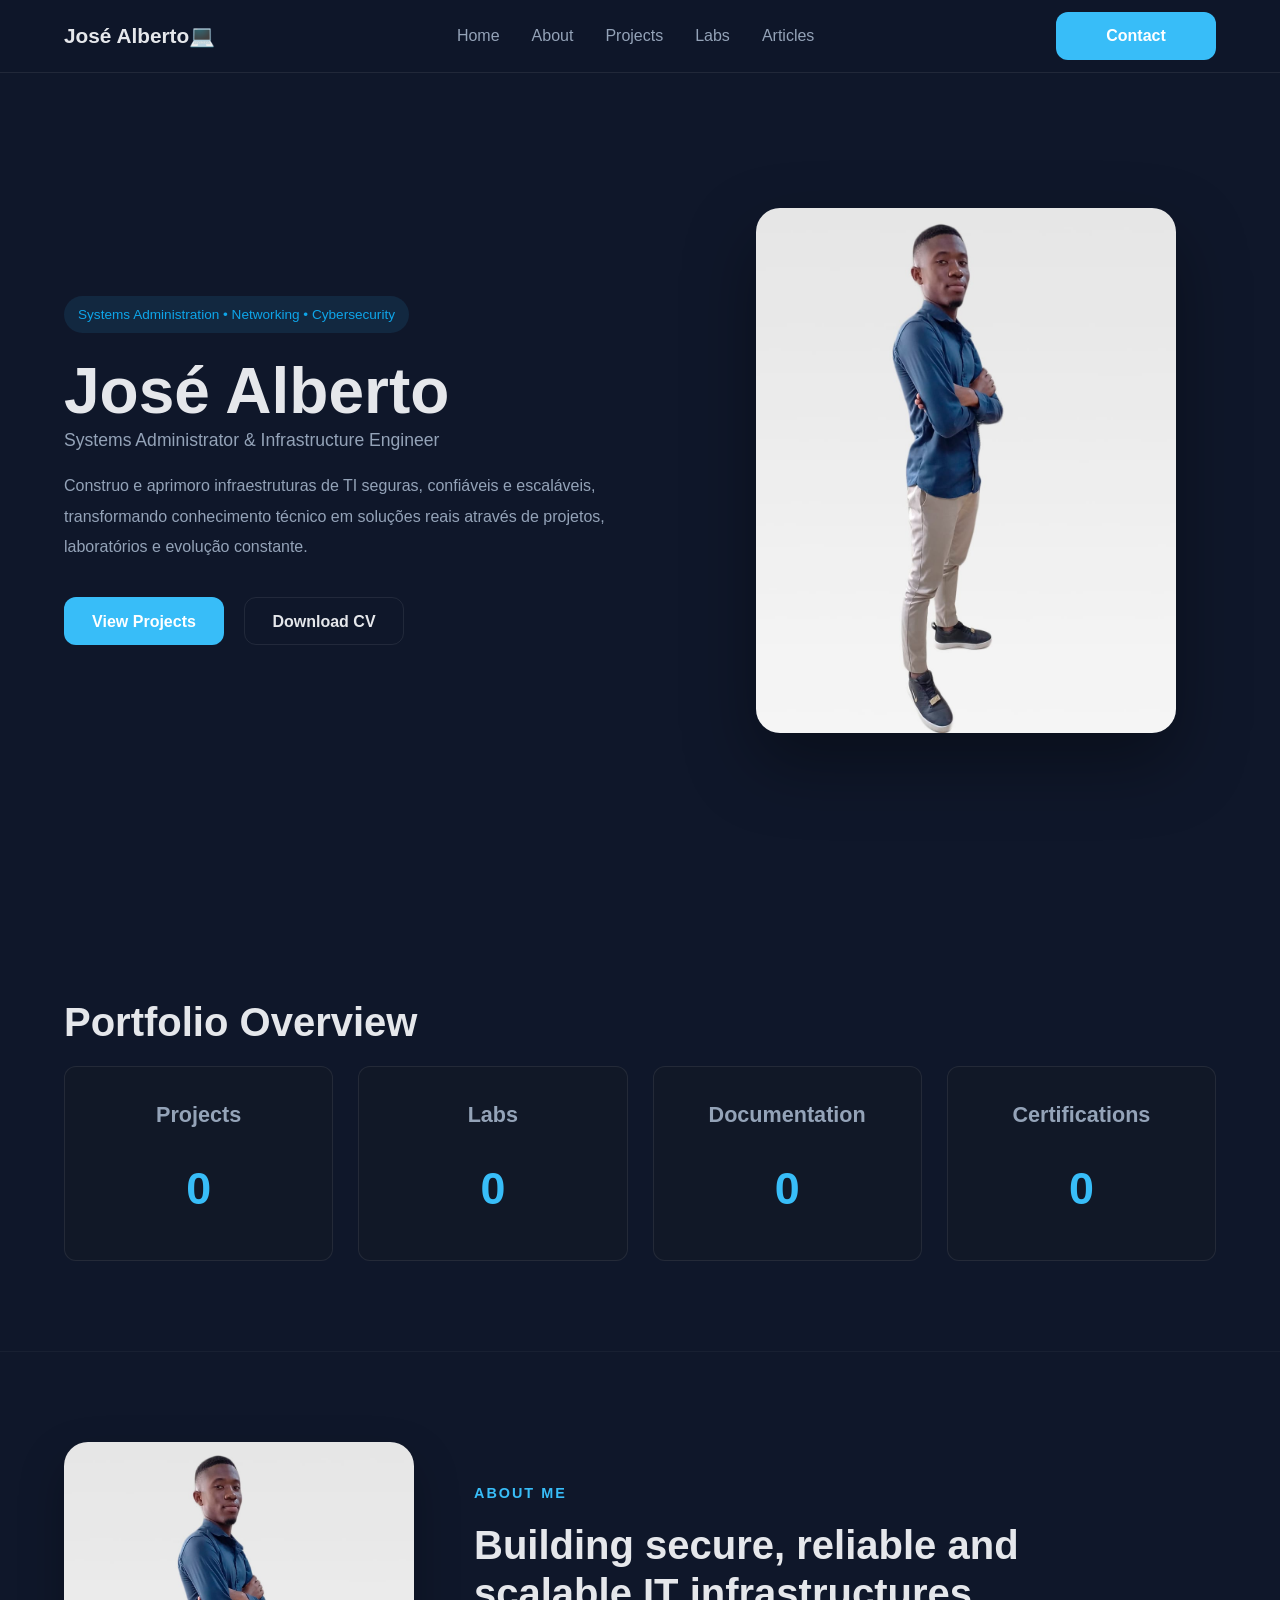
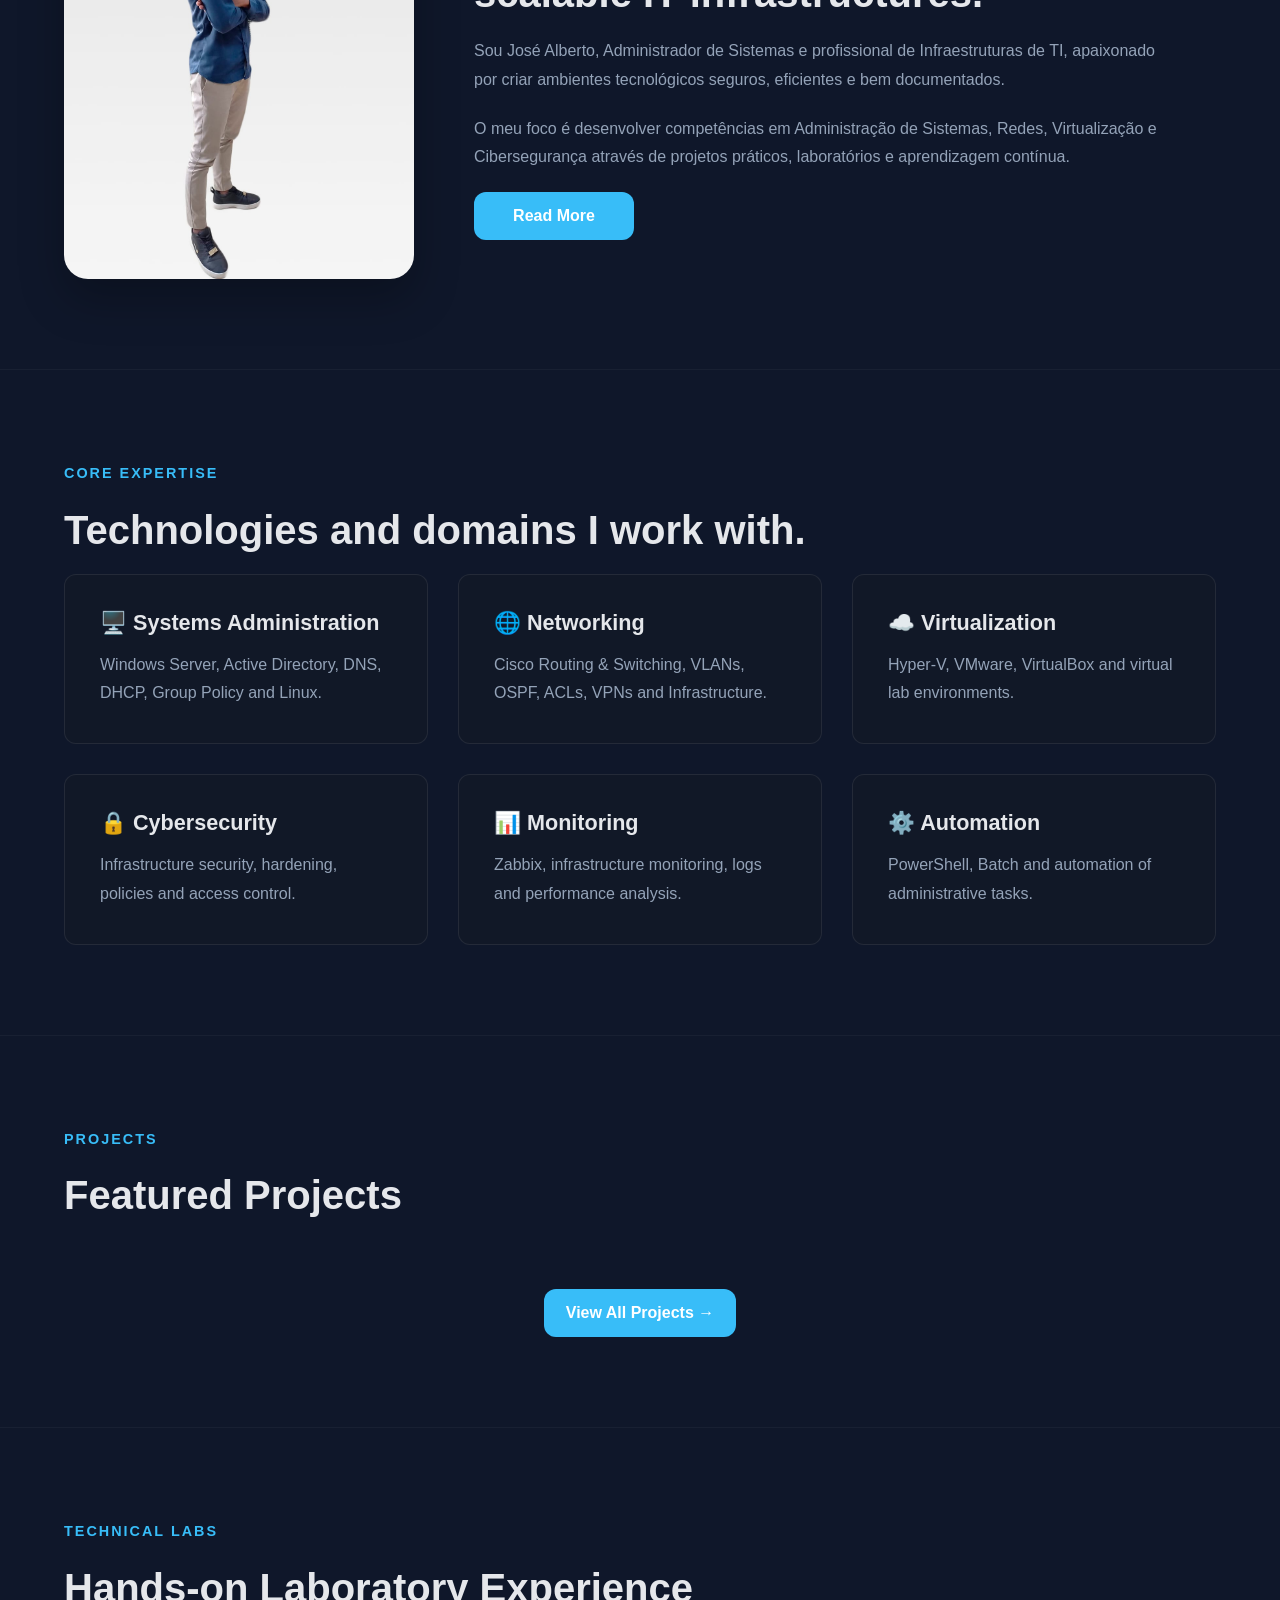
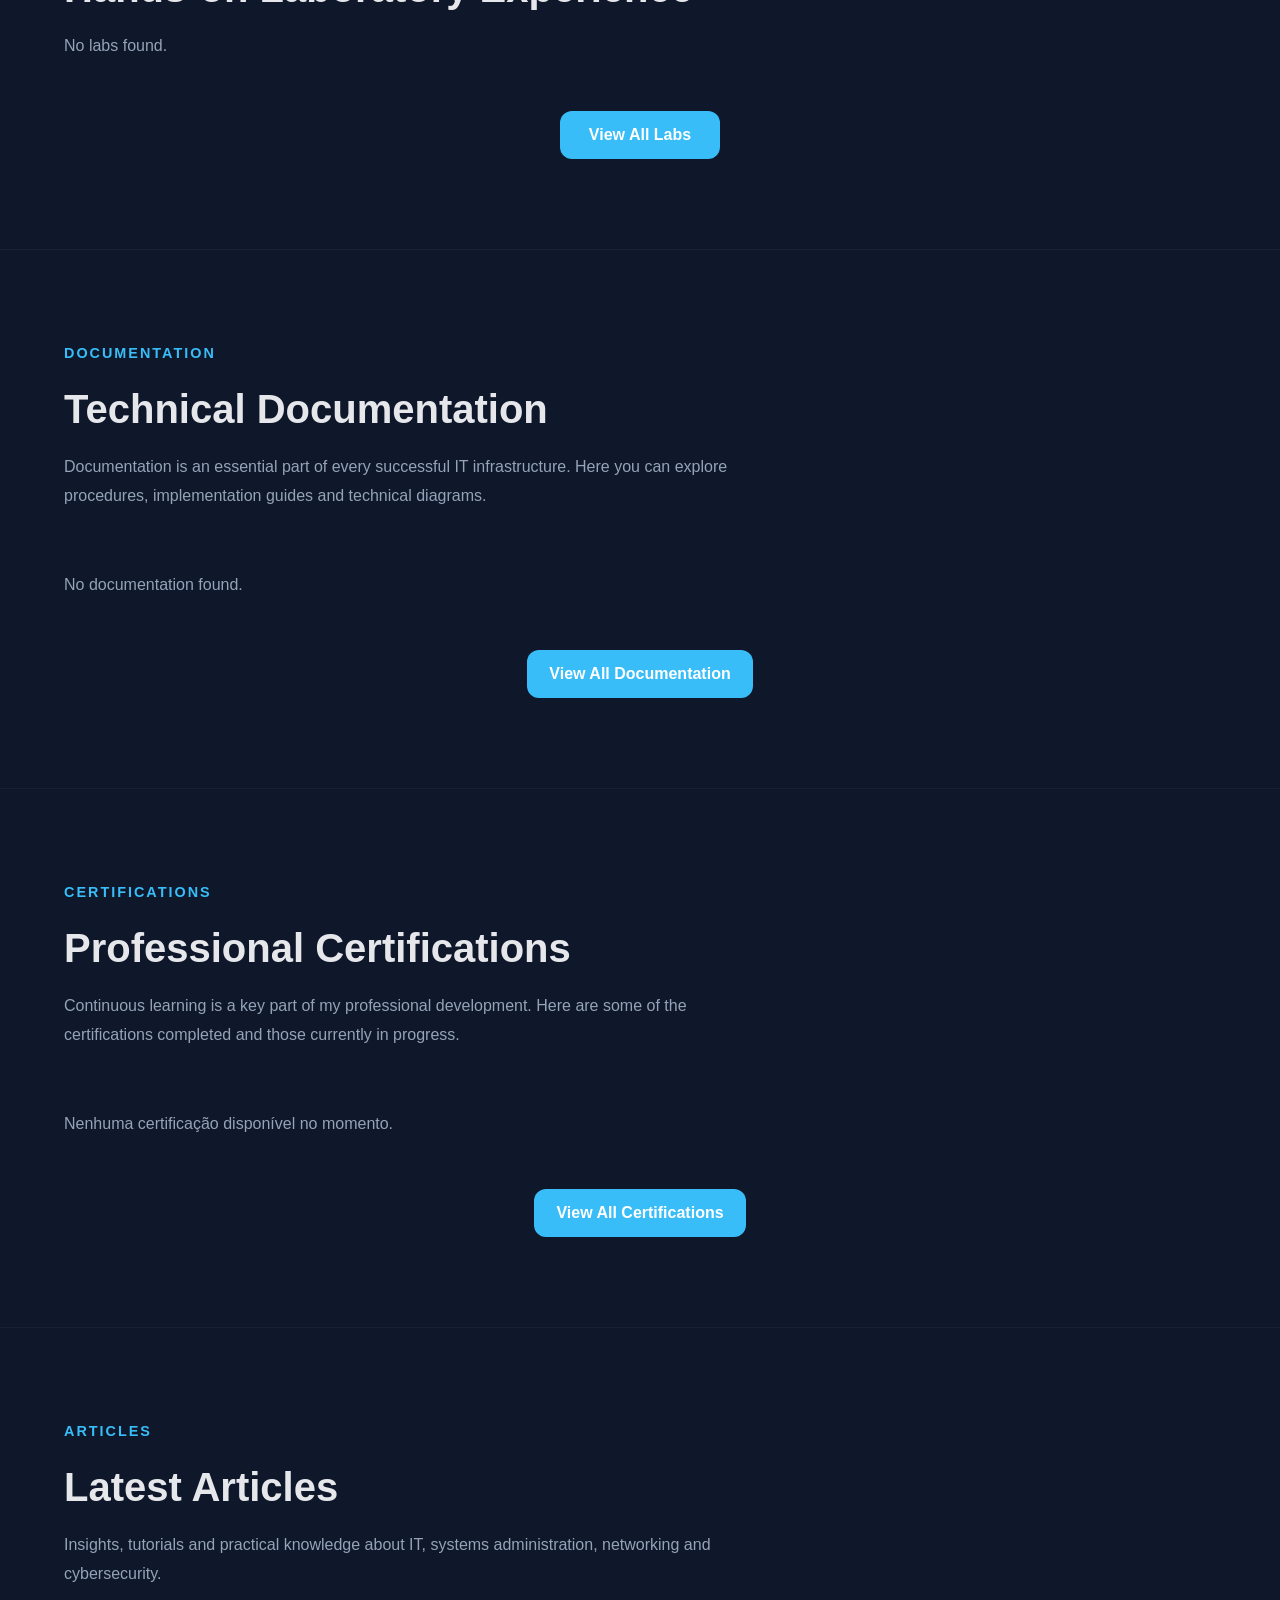
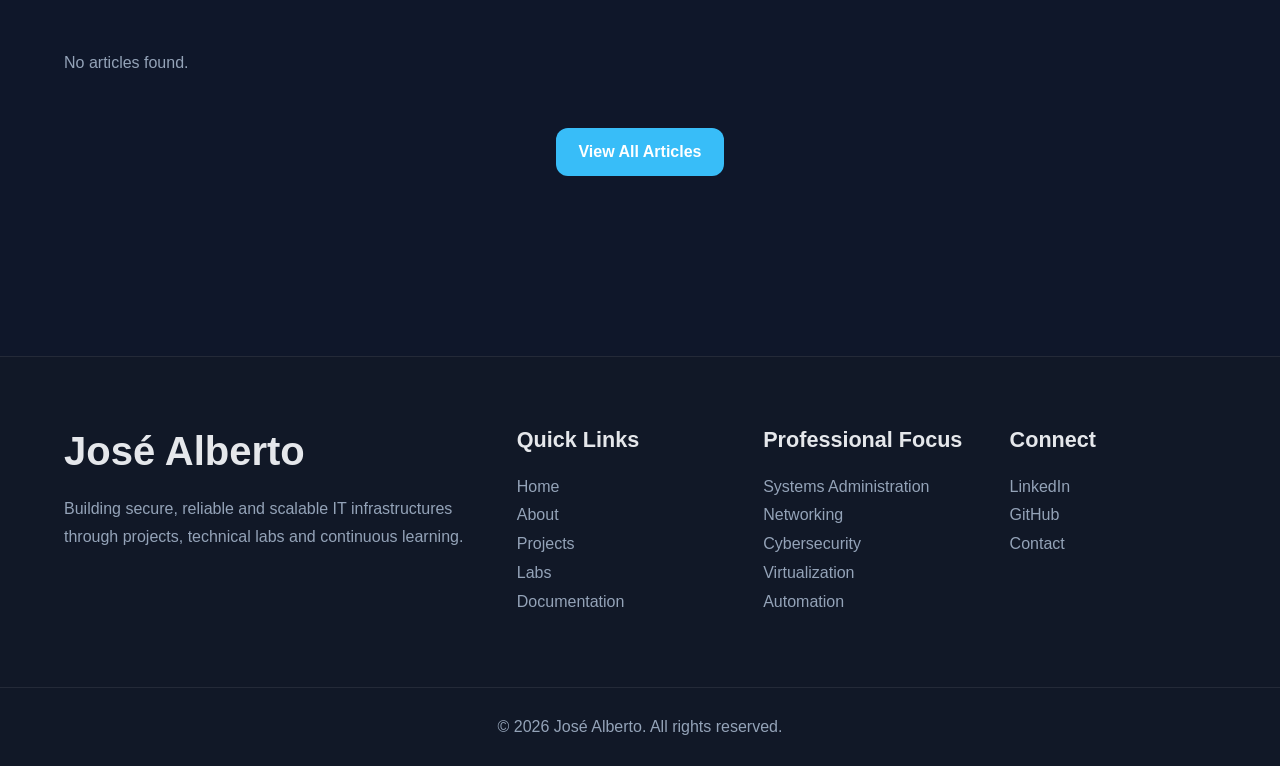
==== commit 1b1b36d6: "new updates" ====
--- a/index.html
+++ b/index.html
@@ -109,24 +109,23 @@
 
             <div class="stat-card">
                 <h3>Projects</h3>
-                <span class="counter" data-target="25">0</span>
-            </div>
-
-            <div class="stat-card">
-                <h3>Labs</h3>
-                <span class="counter" data-target="60">0</span>
-            </div>
-
-            <div class="stat-card">
-                <h3>Documentation</h3>
-                <span class="counter" data-target="35">0</span>
-            </div>
-
-            <div class="stat-card">
-                <h3>Scripts</h3>
-                <span class="counter" data-target="18">0</span>
-            </div>
-
+                <span class="counter" data-counter="projects">0</span>
+        </div>
+
+        <div class="stat-card">
+            <h3>Labs</h3>
+            <span class="counter" data-counter="labs">0</span>
+        </div>
+
+        <div class="stat-card">
+            <h3>Documentation</h3>
+            <span class="counter" data-counter="documentation">0</span>
+        </div>
+
+        <div class="stat-card">
+            <h3>Certifications</h3>
+            <span class="counter" data-counter="certifications">0</span>
+        </div>
         </div>
 
     </div>
